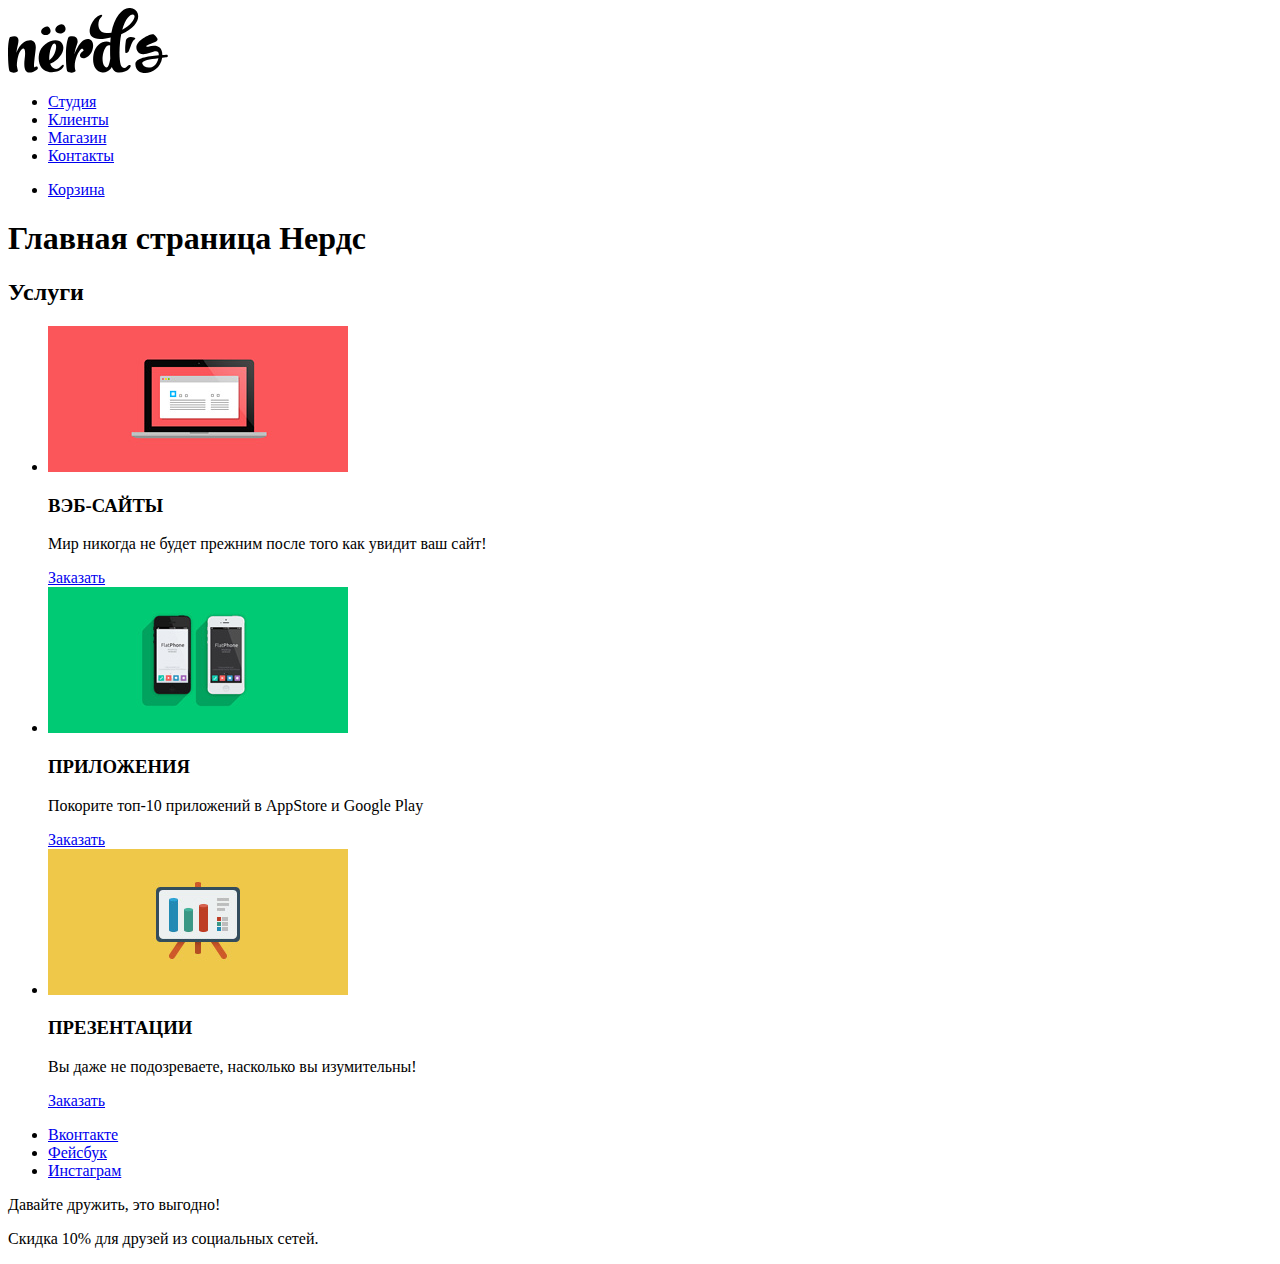
==== index.html @ 2e382ccd "добавлены контентные изображения" ====
<!DOCTYPE html>
<html lang="ru">

<head>
  <meta charset="utf-8">
  <title>HTML Academy: Нёрдс</title>
</head>

<body>
  <header class="main-header">
    <nav class="main-navigation">
      <a class="main-header-logo">
        <img src="/img/nerds-logo.svg" width="160" height="65" alt="Логотип студии Нердс">
      </a>
      <ul class="site-navigation">
        <li><a href="#">Студия</a></li>
        <li><a href="#">Клиенты</a></li>
        <li><a href="catalog.html">Магазин</a></li>
        <li><a href="#">Контакты</a></li>
      </ul>
    </nav>
    <ul class="user-navigation">
      <li><a class="basket-link" href="#">Корзина</a></li>
    </ul>
  </header>
  <main class="container">
    <h1 class="visually-hidden">Главная страница Нердс</h1>
    <section class="features">
      <h2 class="visually-hidden">Услуги</h2>
      <ul class="products-list">
        <li class="product-item">
          <img src="/img/img-sites.png" width="300" height="146" alt="Сайты">
          <h3>ВЭБ-САЙТЫ</h3>
          <p>Мир никогда не будет прежним после того как увидит ваш сайт!</p>
          <a class="button" href="#">Заказать</a>
        </li>
        <li class="product-item">
          <img src="/img/img-application.png" width="300" height="146" alt="Приложения">
          <h3>ПРИЛОЖЕНИЯ</h3>
          <p>Покорите топ-10 приложений в AppStore и Google Play</p>
          <a class="button" href="#">Заказать</a>
        </li>
        <li class="product-item">
          <img src="img/img-presentation.png" width="300" height="146" alt="Презентации">
          <h3>ПРЕЗЕНТАЦИИ</h3>
          <p>Вы даже не подозреваете,
            насколько вы изумительны!</p>
          <a class="button" href="#">Заказать</a>
        </li>
      </ul>
    </section>
  </main>
  <footer class="main-footer">
    <ul class="social-list">
      <li><a class="social-button" href="#">Вконтакте</a></li>
      <li><a class="social-button" href="#">Фейсбук</a></li>
      <li><a class="social-button" href="#">Инстаграм</a></li>
    </ul>
    <p class="appeal-text">Давайте дружить, это выгодно!</p>
    <p class="sale-text">Скидка 10% для друзей из социальных сетей.</p>
  </footer>
</body>

</html>
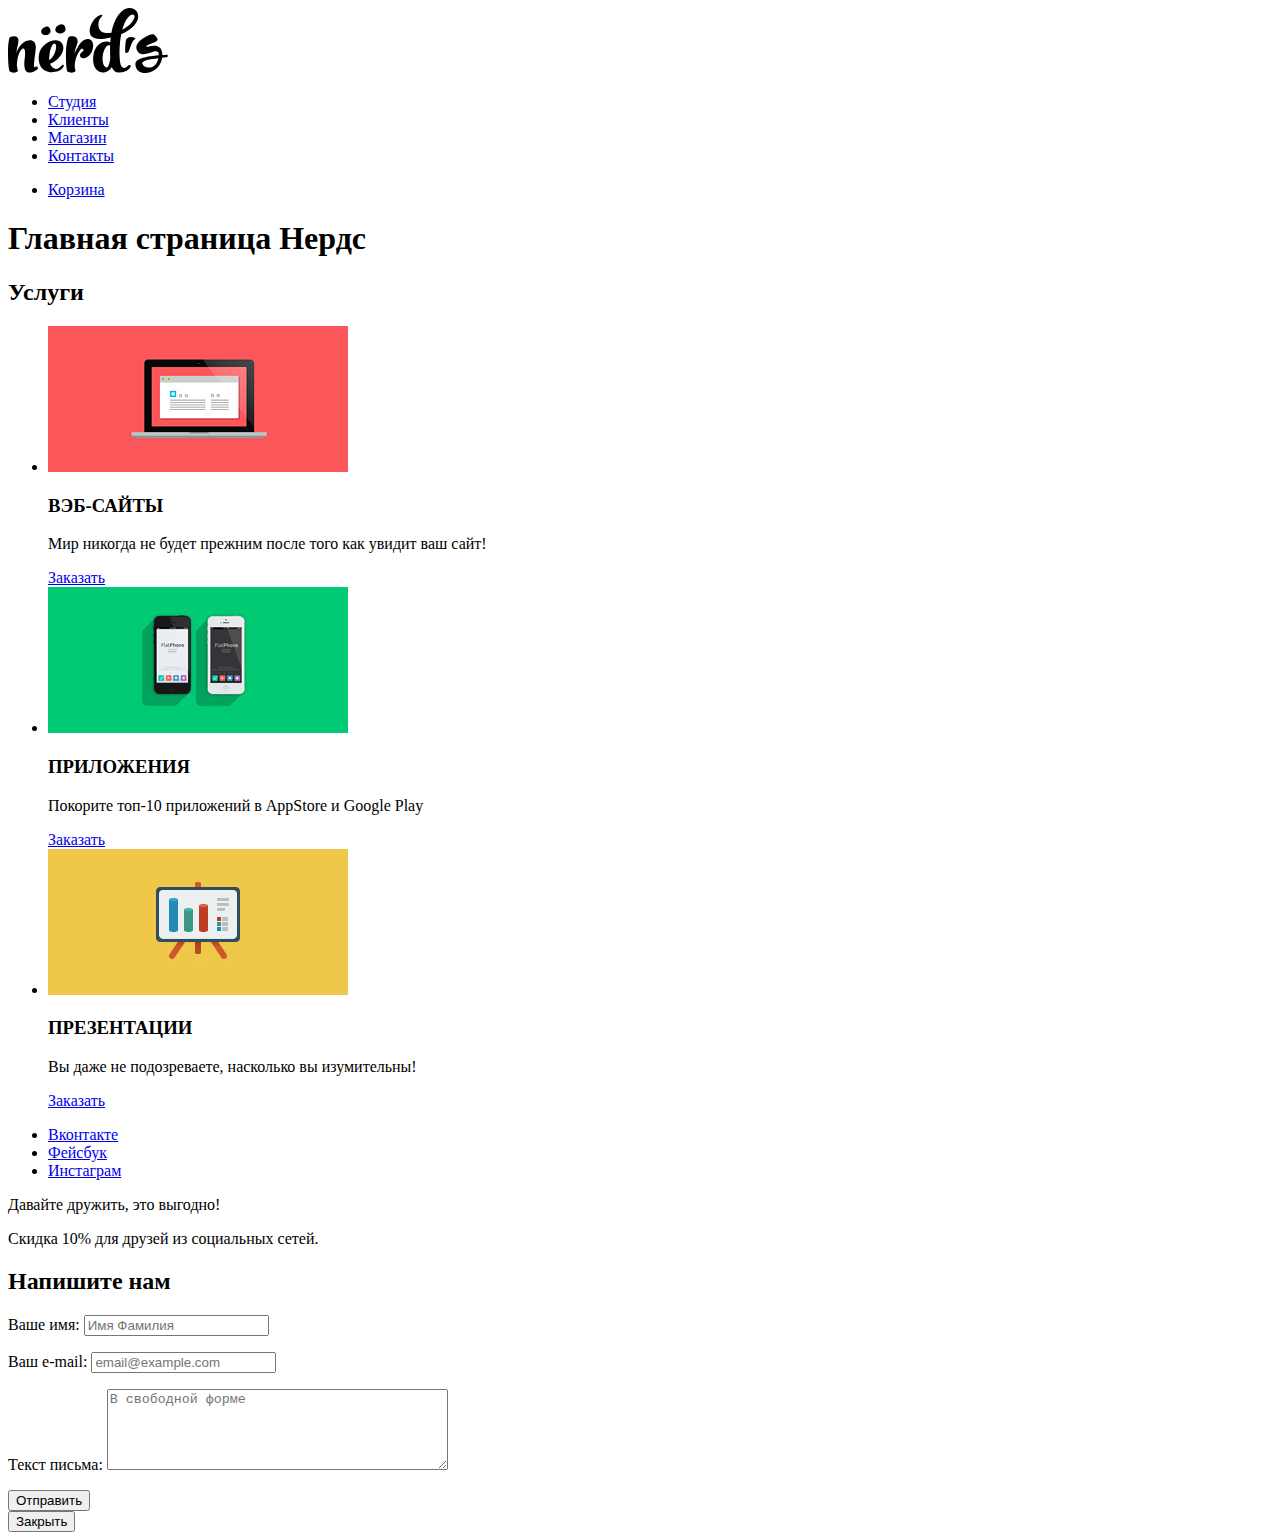
==== commit b5582164: "формы" ====
--- a/index.html
+++ b/index.html
@@ -10,7 +10,7 @@
   <header class="main-header">
     <nav class="main-navigation">
       <a class="main-header-logo">
-        <img src="/img/nerds-logo.svg" width="160" height="65" alt="Логотип студии Нердс">
+        <img src="img/nerds-logo.svg" width="160" height="65" alt="Логотип студии Нердс">
       </a>
       <ul class="site-navigation">
         <li><a href="#">Студия</a></li>
@@ -29,13 +29,13 @@
       <h2 class="visually-hidden">Услуги</h2>
       <ul class="products-list">
         <li class="product-item">
-          <img src="/img/img-sites.png" width="300" height="146" alt="Сайты">
+          <img src="img/img-sites.png" width="300" height="146" alt="Сайты">
           <h3>ВЭБ-САЙТЫ</h3>
           <p>Мир никогда не будет прежним после того как увидит ваш сайт!</p>
           <a class="button" href="#">Заказать</a>
         </li>
         <li class="product-item">
-          <img src="/img/img-application.png" width="300" height="146" alt="Приложения">
+          <img src="img/img-application.png" width="300" height="146" alt="Приложения">
           <h3>ПРИЛОЖЕНИЯ</h3>
           <p>Покорите топ-10 приложений в AppStore и Google Play</p>
           <a class="button" href="#">Заказать</a>
@@ -59,6 +59,27 @@
     <p class="appeal-text">Давайте дружить, это выгодно!</p>
     <p class="sale-text">Скидка 10% для друзей из социальных сетей.</p>
   </footer>
+  <section class="modal modal-request">
+    <h2>Напишите нам</h2>
+    <form class="request-form" action="https://echo.htmlacademy.ru" method="POST">
+      <p>
+        <label class="" for="user-name">Ваше имя:</label>
+        <input class="input-user-name" id="user-name" type="text" name="login" placeholder="Имя Фамилия">
+      </p>
+      <p>
+        <label class="" for="user-name">Ваш e-mail:</label>
+        <input class="input-user-name" id="user-mail" type="email" name=mail" placeholder="email@example.com">
+      </p>
+      <p>
+        <label class="" for="user-text">Текст письма:</label>
+        <textarea class="input-user-text" name="text" id="user-text" cols="40" rows="5" placeholder="В свободной форме"></textarea>
+      </p>
+      <button class="button request-form-btn" type="submit">
+        Отправить
+      </button>
+    </form>
+    <button class="modal-close" type="button">Закрыть</button>
+  </section>
 </body>
 
 </html>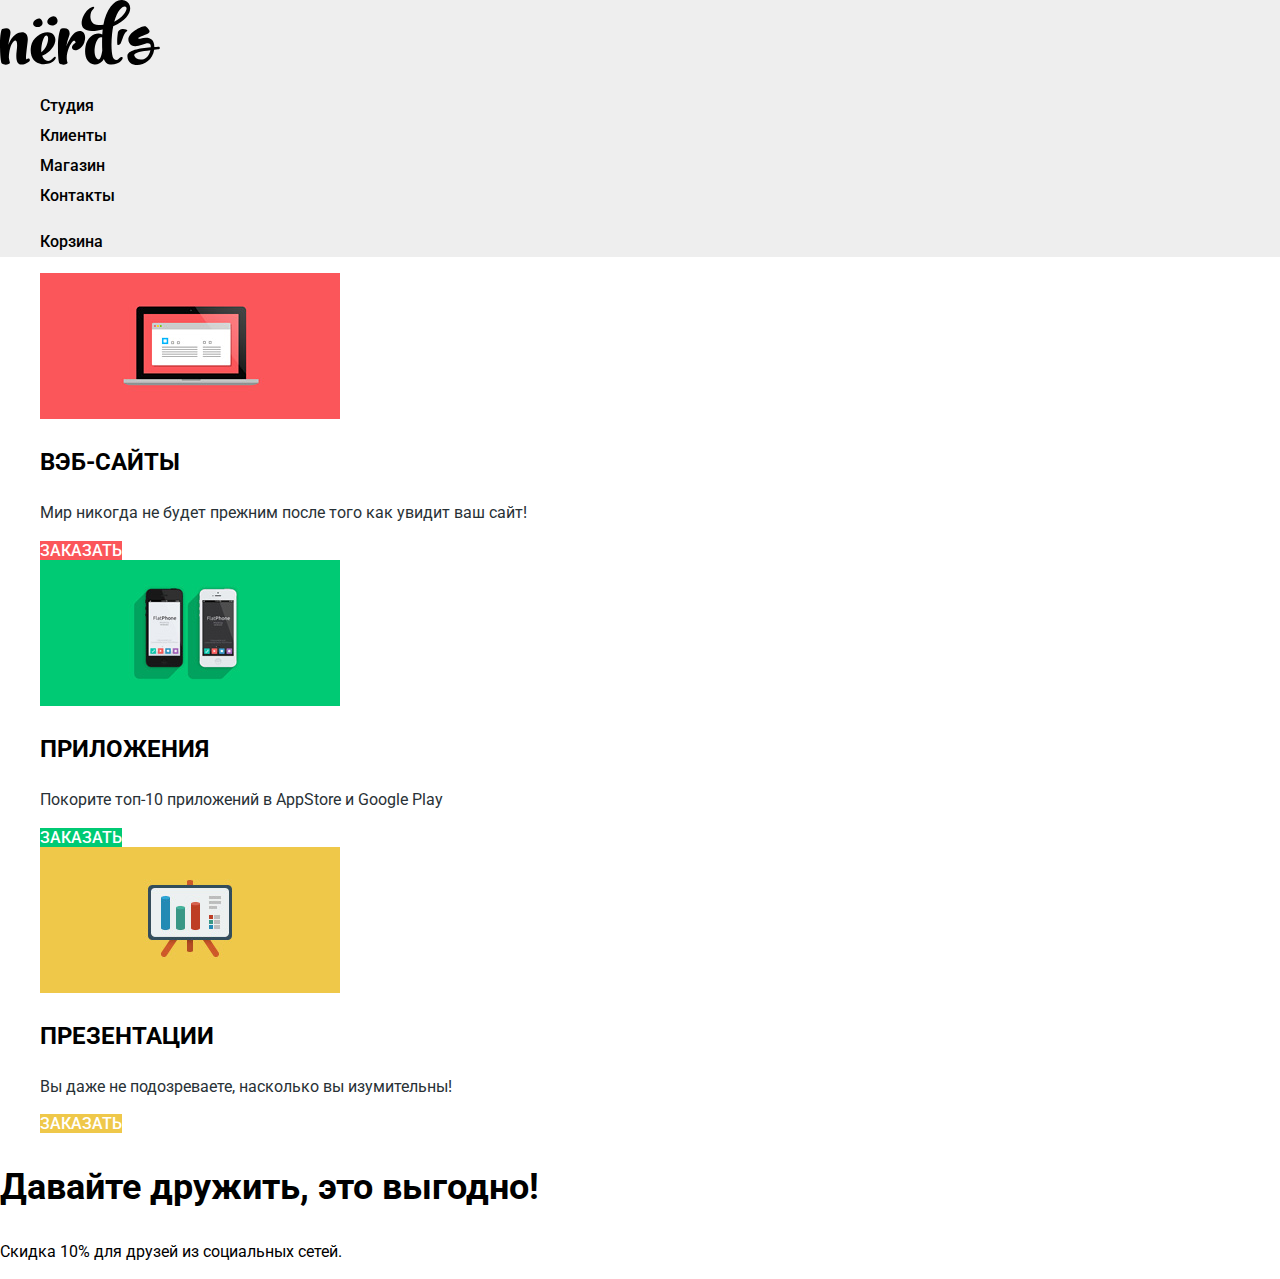
==== commit 6a80bd7f: "Базовая стилизация" ====
--- a/index.html
+++ b/index.html
@@ -4,6 +4,9 @@
 <head>
   <meta charset="utf-8">
   <title>HTML Academy: Нёрдс</title>
+  <link href="https://fonts.googleapis.com/css?family=Roboto:400,500,700&amp;subset=cyrillic" rel="stylesheet">
+  <link href="css/normalize.css" rel="stylesheet">
+  <link href="css/style.css" rel="stylesheet">
 </head>
 
 <body>
@@ -18,10 +21,10 @@
         <li><a href="catalog.html">Магазин</a></li>
         <li><a href="#">Контакты</a></li>
       </ul>
+      <ul class="user-navigation">
+        <li><a class="basket-link" href="#">Корзина</a></li>
+      </ul>
     </nav>
-    <ul class="user-navigation">
-      <li><a class="basket-link" href="#">Корзина</a></li>
-    </ul>
   </header>
   <main class="container">
     <h1 class="visually-hidden">Главная страница Нердс</h1>
@@ -32,29 +35,29 @@
           <img src="img/img-sites.png" width="300" height="146" alt="Сайты">
           <h3>ВЭБ-САЙТЫ</h3>
           <p>Мир никогда не будет прежним после того как увидит ваш сайт!</p>
-          <a class="button" href="#">Заказать</a>
+          <a class="button order-btn-site" href="#">Заказать</a>
         </li>
         <li class="product-item">
-          <img src="img/img-application.png" width="300" height="146" alt="Приложения">
+          <img src="img/img-app.png" width="300" height="146" alt="Приложения">
           <h3>ПРИЛОЖЕНИЯ</h3>
           <p>Покорите топ-10 приложений в AppStore и Google Play</p>
-          <a class="button" href="#">Заказать</a>
+          <a class="button order-btn-app" href="#">Заказать</a>
         </li>
         <li class="product-item">
           <img src="img/img-presentation.png" width="300" height="146" alt="Презентации">
           <h3>ПРЕЗЕНТАЦИИ</h3>
           <p>Вы даже не подозреваете,
             насколько вы изумительны!</p>
-          <a class="button" href="#">Заказать</a>
+          <a class="button order-btn-presentation" href="#">Заказать</a>
         </li>
       </ul>
     </section>
   </main>
   <footer class="main-footer">
     <ul class="social-list">
-      <li><a class="social-button" href="#">Вконтакте</a></li>
-      <li><a class="social-button" href="#">Фейсбук</a></li>
-      <li><a class="social-button" href="#">Инстаграм</a></li>
+      <li><a class="social-button" href="#"><span class="visually-hidden">Вконтакте</span></a></li>
+      <li><a class="social-button" href="#"><span class="visually-hidden">Фейсбук</span></a></li>
+      <li><a class="social-button" href="#"><span class="visually-hidden">Инстаграм</span></a></li>
     </ul>
     <p class="appeal-text">Давайте дружить, это выгодно!</p>
     <p class="sale-text">Скидка 10% для друзей из социальных сетей.</p>
@@ -67,8 +70,8 @@
         <input class="input-user-name" id="user-name" type="text" name="login" placeholder="Имя Фамилия">
       </p>
       <p>
-        <label class="" for="user-name">Ваш e-mail:</label>
-        <input class="input-user-name" id="user-mail" type="email" name=mail" placeholder="email@example.com">
+        <label class="" for="user-mail">Ваш e-mail:</label>
+        <input class="input-user-name" id="user-mail" type="email" name="mail" placeholder="email@example.com">
       </p>
       <p>
         <label class="" for="user-text">Текст письма:</label>
--- a/css/style.css
+++ b/css/style.css
@@ -0,0 +1,196 @@
+body {
+  margin: 0;
+  padding: 0;
+
+  font-family: 'Roboto', 'Arial', sans-serif;
+  font-size: 16px;
+  line-height: 18px;
+  font-weight: 400;
+  color: #000000;
+}
+
+a {
+  text-decoration: none;
+}
+
+.main-navigation {
+  font-size: 16px;
+  line-height: 30px;
+  font-weight: 500;
+  background-color: rgb(238, 238, 238);
+}
+
+.site-navigation,
+.user-navigation {
+  list-style: none;
+}
+
+.site-navigation a,
+.user-navigation a {
+  color: #000000;
+}
+
+.site-navigation a:hover,
+.site-navigation a:focus,
+.user-navigation a:hover,
+.user-navigation a:focus {
+  color: #fb565a;
+}
+
+.catalog-text {
+  font-size: 55px;
+  line-height: 55px;
+  font-weight: 500;
+}
+
+.filter-label,
+.item-name {
+  font-size: 18px;
+  line-height: 30px;
+  font-weight: 700;
+  color: #000000;
+}
+
+.grid-list,
+.features-list {
+  list-style: none;
+  line-height: 20px;
+  color: #283136;
+}
+
+.filter-btn {
+  color: #000000;
+}
+
+.catalog-list {
+  list-style: none;
+}
+
+.products-list {
+  list-style: none;
+}
+
+.product-item h3 {
+  font-size: 24px;
+  line-height: 30px;
+  font-weight: bold;
+}
+
+.product-item p {
+  font-size: 16px;
+  line-height: 24px;
+  color: #283136;
+}
+
+.item-describing {
+  color: #666666;
+}
+
+.buy-btn {
+  color: #ffffff;
+  background-color: #fb565a;
+}
+
+.button {
+  font: inherit;
+
+  text-align: center;
+  vertical-align: middle;
+  text-transform: uppercase;
+  font-weight: 500;
+  border: none;
+}
+
+.order-btn-site {
+  background-color: #fb565a;
+}
+
+.order-btn-site:hover,
+.order-btn-site:focus,
+.buy-btn:hover,
+.buy-btn:focus {
+  background-color: #e74246;
+}
+
+.order-btn-site:active,
+.buy-btn:active {
+  background-color: #d7373b;
+  box-shadow: inset 3px 3px rgba(0, 0, 0, 0.1);
+}
+
+a[class^="order-btn"] {
+  /*Разобраться почему не работает*/
+  color: #ffffff;
+}
+
+.order-btn-app,
+.order-btn-presentation,
+.order-btn-site {
+  color: #ffffff;
+}
+
+.order-btn-app {
+  background-color: #00ca74;
+}
+
+.order-btn-app:hover,
+.order-btn-app:focus {
+  background-color: #00bc6c;
+}
+
+.order-btn-app:active {
+  background-color: #00aa62;
+  box-shadow: inset 3px 3px rgba(0, 0, 0, 0.1);
+}
+
+.order-btn-presentation {
+  background-color: #efc84a;
+}
+
+.order-btn-presentation:hover,
+.order-btn-presentation:focus {
+  background-color: #eab534;
+}
+
+.order-btn-presentation:active {
+  background-color: #e5a722;
+  box-shadow: inset 3px 3px rgba(0, 0, 0, 0.1);
+}
+
+.social-list {
+  list-style: none;
+}
+
+.appeal-text {
+  font-size: 36px;
+  line-height: 36px;
+  font-weight: 700;
+}
+
+.sale-text {
+  line-height: 22px;
+}
+
+.modal-request {
+  display: none;
+}
+
+.visually-hidden:not(:focus):not(:active),
+input[type="checkbox"].visually-hidden,
+input[type="radio"].visually-hidden {
+  position: absolute;
+
+  width: 1px;
+  height: 1px;
+  margin: -1px;
+  border: 0;
+  padding: 0;
+
+  white-space: nowrap;
+
+  -webkit-clip-path: inset(100%);
+
+  clip-path: inset(100%);
+  clip: rect(0 0 0 0);
+  overflow: hidden;
+}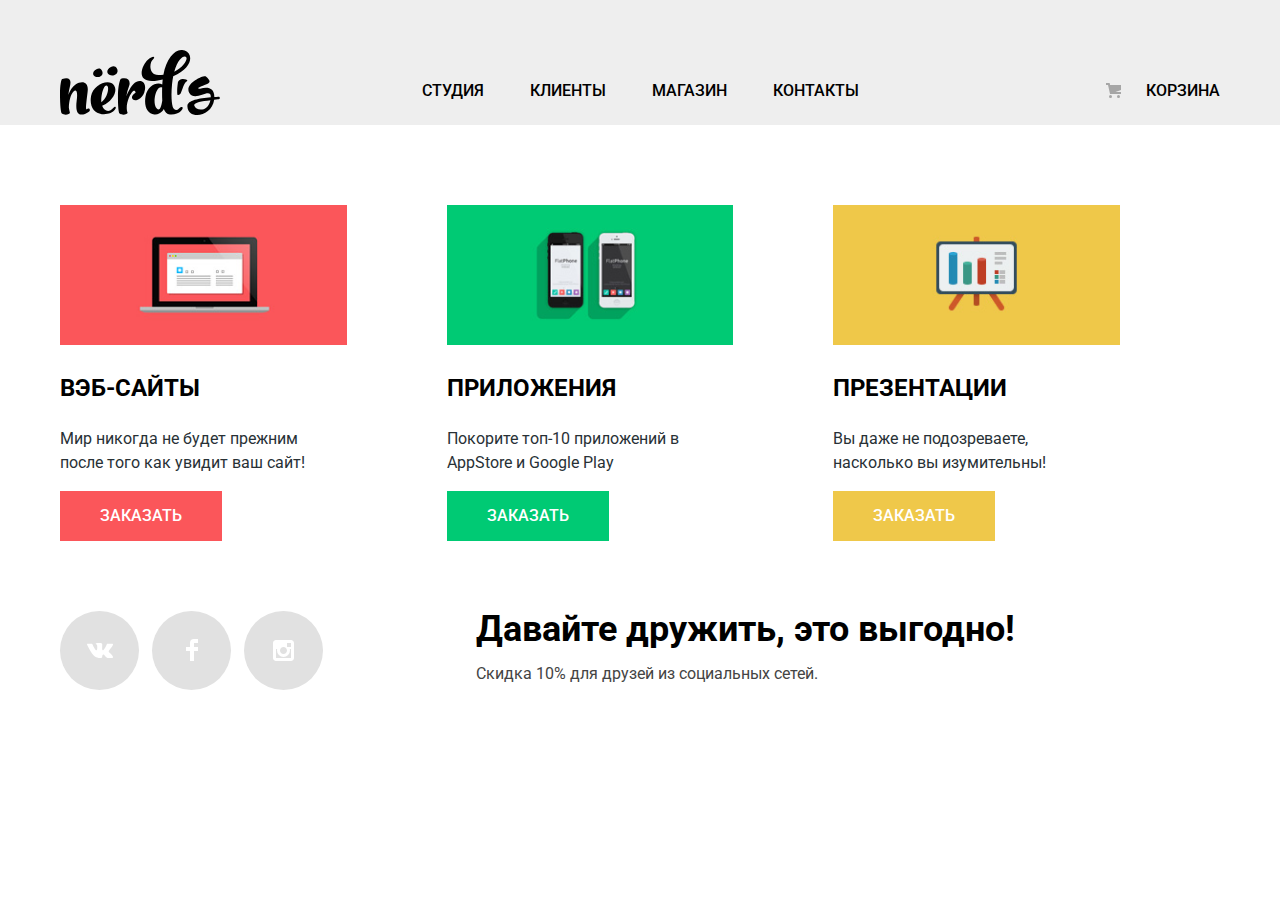
==== commit 69ab554a: "декоративные элементы" ====
--- a/index.html
+++ b/index.html
@@ -11,71 +11,96 @@
 
 <body>
   <header class="main-header">
-    <nav class="main-navigation">
-      <a class="main-header-logo">
-        <img src="img/nerds-logo.svg" width="160" height="65" alt="Логотип студии Нердс">
-      </a>
-      <ul class="site-navigation">
-        <li><a href="#">Студия</a></li>
-        <li><a href="#">Клиенты</a></li>
-        <li><a href="catalog.html">Магазин</a></li>
-        <li><a href="#">Контакты</a></li>
-      </ul>
-      <ul class="user-navigation">
-        <li><a class="basket-link" href="#">Корзина</a></li>
-      </ul>
-    </nav>
+    <div class="container">
+      <nav class="main-navigation">
+        <a class="main-header-logo">
+          <img src="img/nerds-logo.svg" width="160" height="65" alt="Логотип студии Нердс">
+        </a>
+        <ul class="site-navigation">
+          <li><a href="#">Студия</a></li>
+          <li><a href="#">Клиенты</a></li>
+          <li><a href="catalog.html">Магазин</a></li>
+          <li><a href="#">Контакты</a></li>
+        </ul>
+        <ul class="user-navigation">
+          <li><a class="basket-link" href="#">Корзина</a></li>
+        </ul>
+      </nav>
+    </div>
   </header>
-  <main class="container">
-    <h1 class="visually-hidden">Главная страница Нердс</h1>
-    <section class="features">
-      <h2 class="visually-hidden">Услуги</h2>
-      <ul class="products-list">
-        <li class="product-item">
-          <img src="img/img-sites.png" width="300" height="146" alt="Сайты">
-          <h3>ВЭБ-САЙТЫ</h3>
-          <p>Мир никогда не будет прежним после того как увидит ваш сайт!</p>
-          <a class="button order-btn-site" href="#">Заказать</a>
-        </li>
-        <li class="product-item">
-          <img src="img/img-app.png" width="300" height="146" alt="Приложения">
-          <h3>ПРИЛОЖЕНИЯ</h3>
-          <p>Покорите топ-10 приложений в AppStore и Google Play</p>
-          <a class="button order-btn-app" href="#">Заказать</a>
-        </li>
-        <li class="product-item">
-          <img src="img/img-presentation.png" width="300" height="146" alt="Презентации">
-          <h3>ПРЕЗЕНТАЦИИ</h3>
-          <p>Вы даже не подозреваете,
-            насколько вы изумительны!</p>
-          <a class="button order-btn-presentation" href="#">Заказать</a>
-        </li>
-      </ul>
-    </section>
+  <main>
+    <div class="container">
+      <h1 class="visually-hidden">Главная страница Нердс</h1>
+      <section class="slider">
+         
+      </section>
+      <section class="features">
+        <h2 class="visually-hidden">Услуги</h2>
+        <ul class="products-list">
+          <li class="product-item">
+            <img src="img/img-sites.png" width="300" height="146" alt="Сайты">
+            <h3>ВЭБ-САЙТЫ</h3>
+            <p>Мир никогда не будет прежним после того как увидит ваш сайт!</p>
+            <a class="button order-btn-site" href="#">Заказать</a>
+          </li>
+          <li class="product-item">
+            <img src="img/img-app.png" width="300" height="146" alt="Приложения">
+            <h3>ПРИЛОЖЕНИЯ</h3>
+            <p>Покорите топ-10 приложений в AppStore и Google Play</p>
+            <a class="button order-btn-app" href="#">Заказать</a>
+          </li>
+          <li class="product-item">
+            <img src="img/img-presentation.png" width="300" height="146" alt="Презентации">
+            <h3>ПРЕЗЕНТАЦИИ</h3>
+            <p>Вы даже не подозреваете,
+              насколько вы изумительны!</p>
+            <a class="button order-btn-presentation" href="#">Заказать</a>
+          </li>
+        </ul>
+      </section>
+    </div>
   </main>
   <footer class="main-footer">
-    <ul class="social-list">
-      <li><a class="social-button" href="#"><span class="visually-hidden">Вконтакте</span></a></li>
-      <li><a class="social-button" href="#"><span class="visually-hidden">Фейсбук</span></a></li>
-      <li><a class="social-button" href="#"><span class="visually-hidden">Инстаграм</span></a></li>
-    </ul>
-    <p class="appeal-text">Давайте дружить, это выгодно!</p>
-    <p class="sale-text">Скидка 10% для друзей из социальных сетей.</p>
+      <div class="container">
+          <div class="footer-wrapper">
+            <ul class="social-list">
+              <li><a class="social-button vk" href="#"><span class="visually-hidden">Вконтакте</span>
+                <svg class="social-image" xmlns="http://www.w3.org/2000/svg" width="26" height="15" viewBox="0 0 26 15"><path fill="#FFF" d="M16.138 11.51c.956-.309 2.18 2.04 3.483 2.939.978.681 1.727.534 1.727.534l3.473-.05s1.815-.112.957-1.554c-.071-.12-.503-1.069-2.585-3.022-2.177-2.043-1.882-1.712.739-5.244 1.597-2.153 2.236-3.468 2.036-4.028-.192-.539-1.365-.399-1.365-.399L20.69.713c-.381.001-.704.119-.851.515-.003.004-.621 1.666-1.445 3.079-1.741 2.989-2.436 3.148-2.724 2.961-.661-.433-.494-1.737-.494-2.664 0-2.897.432-4.105-.846-4.417-.427-.104-.739-.172-1.828-.182-1.392-.021-2.574 0-3.244.329-.445.223-.786.712-.579.74.26.035.843.16 1.155.586.401.552.389 1.789.389 1.789s.229 3.411-.54 3.834c-.528.29-1.25-.302-2.803-3.016-.793-1.388-1.392-2.922-1.392-2.922s-.116-.285-.326-.441c-.25-.185-.6-.244-.6-.244L.848.684S.29.7.085.946c-.182.218-.015.668-.015.668s2.909 6.881 6.203 10.347c3.02 3.182 6.452 2.971 6.452 2.971h1.555s.469-.054.709-.312c.224-.24.214-.691.214-.691s-.031-2.109.935-2.419z"/></svg>
+              </a></li>
+              <li><a class="social-button fb" href="#"><span class="visually-hidden">Фейсбук</span>
+                <svg class="social-image" xmlns="http://www.w3.org/2000/svg" width="12" height="22" viewBox="0 0 12 22">
+                  <path fill="#FFF" d="M12 4V0H8a4 4 0 0 0-4 4v4H0v4h4v10h4V12h4V8H8V4h4z"/></svg>
+              </a></li>
+              <li><a class="social-button inst" href="#"><span class="visually-hidden">Инстаграм</span>
+                <svg class="social-image" xmlns="http://www.w3.org/2000/svg" width="21" height="21" viewBox="0 0 21 21">
+                  <path fill="#FFF" d="M18 0H3C1.35 0 0 1.35 0 3v15c0 1.65 1.35 3 3 3h15c1.65 0
+                   3-1.35 3-3V3c0-1.65-1.35-3-3-3zm-7.5 7c1.93 0 3.5 1.57 3.5 3.5S12.43 14 10.5 14 7 
+                   12.43 7 10.5 8.57 7 10.5 7zM18 18H3V9h1.181A6.504 6.504 0 0 0 4 10.5a6.5 6.5 0 1 
+                   0 13 0 6.45 6.45 0 0 0-.181-1.5H18v9zm0-11h-4V3h4v4z"/></svg>
+              </a></li>
+            </ul>
+          <div class="text-in-footer">
+            <p class="appeal-text">Давайте дружить, это выгодно!</p>
+            <p class="sale-text">Скидка 10% для друзей из социальных сетей.</p>
+          </div>
+        </div>
+      </div>
   </footer>
   <section class="modal modal-request">
     <h2>Напишите нам</h2>
     <form class="request-form" action="https://echo.htmlacademy.ru" method="POST">
+      
       <p>
-        <label class="" for="user-name">Ваше имя:</label>
+        <label class="request-form-label" for="user-name">Ваше имя:</label>
         <input class="input-user-name" id="user-name" type="text" name="login" placeholder="Имя Фамилия">
       </p>
       <p>
-        <label class="" for="user-mail">Ваш e-mail:</label>
-        <input class="input-user-name" id="user-mail" type="email" name="mail" placeholder="email@example.com">
+        <label class="request-form-label" for="user-mail">Ваш e-mail:</label>
+        <input class="input-user-mail" id="user-mail" type="email" name="mail" placeholder="email@example.com">
       </p>
       <p>
-        <label class="" for="user-text">Текст письма:</label>
-        <textarea class="input-user-text" name="text" id="user-text" cols="40" rows="5" placeholder="В свободной форме"></textarea>
+        <label class="request-form-label" for="user-text">Текст письма:</label>
+        <textarea class="input-user-text" name="text" id="user-text" placeholder="В свободной форме"></textarea>
       </p>
       <button class="button request-form-btn" type="submit">
         Отправить
--- a/css/style.css
+++ b/css/style.css
@@ -1,196 +1,663 @@
-body {
-  margin: 0;
-  padding: 0;
-
-  font-family: 'Roboto', 'Arial', sans-serif;
-  font-size: 16px;
-  line-height: 18px;
-  font-weight: 400;
-  color: #000000;
-}
-
-a {
-  text-decoration: none;
-}
-
-.main-navigation {
-  font-size: 16px;
-  line-height: 30px;
-  font-weight: 500;
-  background-color: rgb(238, 238, 238);
-}
-
+body
+{
+    font-family: 'Roboto', 'Arial', sans-serif;
+    font-size: 16px;
+    font-weight: 400;
+    line-height: 18px;
+
+    margin: 0;
+    padding: 0;
+
+    color: #000;
+}
+
+.main-header
+{
+    background-color: rgb(238, 238, 238);
+    padding-top: 50px;
+}
+.container
+{
+    width: 1160px;
+    margin: 0 auto;
+    padding: 0 20px;
+}
+
+.slider {
+    margin-bottom: 80px;
+}
+
+a
+{
+    text-decoration: none;
+}
+
+.main-navigation
+{
+    font-size: 16px;
+    font-weight: 500;
+    line-height: 30px;
+    padding-bottom: 10px;
+    display: flex;
+    justify-content: space-between;
+}
+
+.main-header-logo[href]:hover,
+.main-header-logo[href]:focus
+{
+    opacity: .8;
+}
+
+.main-header-logo[href]:active
+{
+    opacity: .3;
+}
+
+img {
+    max-width: 100%;
+    height: auto;
+  }
+
+.main-header-logo img {
+    display: block;
+  }
 .site-navigation,
-.user-navigation {
-  list-style: none;
+.user-navigation
+{
+    display: flex;
+
+    margin: 0;
+    padding: 0;
+    padding-top: 25px;
+    list-style: none;
+    justify-content: space-between;
 }
 
 .site-navigation a,
-.user-navigation a {
-  color: #000000;
+.user-navigation a
+{
+    display: inline-block;
+
+    vertical-align: middle;
+    
+    text-transform: uppercase;
+
+    color: #000;
+    
+}
+
+.site-navigation li
+{
+    margin-right: 46px;
+}
+
+.user-navigation a
+{
+    padding-left: 40px;
 }
 
 .site-navigation a:hover,
 .site-navigation a:focus,
 .user-navigation a:hover,
-.user-navigation a:focus {
-  color: #fb565a;
-}
-
-.catalog-text {
-  font-size: 55px;
-  line-height: 55px;
-  font-weight: 500;
-}
-
+.user-navigation a:focus
+{
+    color: #fb565a;
+}
+
+.site-navigation a:active,
+.user-navigation a:active
+{
+    color: rgba(0,0,0,.3);
+}
+
+.current
+{
+    border-bottom: 2px solid #fb565a;
+}
+
+.basket-link {
+    position: relative;
+}
+
+.basket-link::before {
+    position: absolute;
+    content: "";
+    top: 7px;
+    left: 0px;
+    width: 15px;
+    height: 15px;
+    background-image: url('../img/cart-icon.svg');
+}
+
+.product-item
+{
+    width: 300px;
+    margin-right: 100px;
+    
+}
+
+.catalog-text
+{
+    font-size: 55px;
+    font-weight: 500;
+    line-height: 55px;
+    margin: 0;
+    margin-bottom: 80px;
+    padding-top: 117px;
+    padding-bottom: 117px;
+
+    text-align: center;
+
+    background-color: rgb(238, 238, 238);
+}
+.catalog-columns
+{
+    display: flex;
+
+    justify-content: space-between;
+}
+
+.catalog-item
+{
+    padding-top: 40px;
+    width: 360px;
+    position: relative;
+    margin-bottom: 33px;
+}
+
+.catalog-list .current-item::before {
+    opacity: 1;
+} 
+.current-item .item-hover {
+    display: block;
+}
+.catalog-item::before {
+    content: "";
+    position: absolute;
+    width: 360px;
+    height: 40px;
+    left: 0px;
+    top: 0px;
+    background-image: url("../img/browser-small.png");
+    opacity: 0.15;
+}
+
+.catalog-item:hover .item-hover{
+    display: block;
+}
+
+.catalog-item:hover::before {
+    opacity: 1;
+}
+
+.item-hover {
+    display: none;
+    position: absolute;
+    height: 231px;
+    bottom: 0;
+    left: 0;
+    padding: 1px;
+    background-color: #eeeeee;
+    text-align: center;
+    width: 100%;
+}
+
+.item-hover .item-name {
+    display: block;
+    margin-top: 26px;
+}
+
+.item-describing
+{
+    padding: 0 78px;
+    margin-top: 14px;
+    color: #666;
+}
+.catalog-item:nth-child(2) .item-describing
+{
+    padding: 0 66px;
+}
+.catalog-item:nth-child(3) .item-describing
+{
+    padding: 0 81px;
+}
+.catalog-item:nth-child(5) .item-describing
+{
+    padding: 0px 68px;
+}
+.catalog-item:nth-child(6) .item-describing
+{
+    padding: 0px 68px;
+}
+.buy-btn
+{
+    display: inline-block;
+    color: #fff;
+    background-color: #fb565a;
+    padding: 16px 60px;
+    border-radius: 3px;
+    margin-top: 10px
+}
+
+.item-image
+{
+    margin: 0;
+}
+.appeal-text,
 .filter-label,
-.item-name {
-  font-size: 18px;
-  line-height: 30px;
-  font-weight: 700;
-  color: #000000;
-}
-
+.item-name
+{
+    font-size: 18px;
+    font-weight: 700;
+    line-height: 30px;
+
+    margin: 0;
+
+    color: #000;
+}
+
+.filter-label
+{
+    margin-bottom: 13px;
+}
 .grid-list,
-.features-list {
-  list-style: none;
-  line-height: 20px;
-  color: #283136;
-}
-
-.filter-btn {
-  color: #000000;
-}
-
-.catalog-list {
-  list-style: none;
-}
-
-.products-list {
-  list-style: none;
-}
-
-.product-item h3 {
-  font-size: 24px;
-  line-height: 30px;
-  font-weight: bold;
-}
-
-.product-item p {
-  font-size: 16px;
-  line-height: 24px;
-  color: #283136;
-}
-
-.item-describing {
-  color: #666666;
-}
-
-.buy-btn {
-  color: #ffffff;
-  background-color: #fb565a;
-}
-
-.button {
-  font: inherit;
-
-  text-align: center;
-  vertical-align: middle;
-  text-transform: uppercase;
-  font-weight: 500;
-  border: none;
-}
-
-.order-btn-site {
-  background-color: #fb565a;
+.features-list
+{
+    line-height: 20px;
+
+    margin: 0;
+    padding: 0;
+
+    list-style: none;
+
+    color: #283136;
+}
+.grid-filter
+{
+    margin-bottom: 39px;
+}
+.features-filter {
+    margin-bottom: 44px;
+}
+.grid-list label {
+    display: block;
+    position: relative;
+    padding-left: 36px;
+    padding-bottom: 6px;
+    padding-top: 3px;
+}
+
+.grid-option {
+    margin-bottom: 11px;
+}
+
+.grid-list label::before {
+    content: "";
+    position: absolute;
+    width: 25px;
+    height: 25px;
+    left: 1px;
+    top: 0px;
+    background-image: url("../img/radio-off.svg");
+    opacity: 0.4;
+}
+
+.grid-list input:checked+label::before {
+    content: "";
+    position: absolute;
+    width: 25px;
+    height: 25px;
+    left: 1px;
+    top: 0px;
+    background-image: url("../img/radio-on.svg");
+    opacity: 0.4;
+}
+
+.features-list label {
+    display: block;
+    position: relative;
+    padding-left: 36px;
+    padding-bottom: 6px;
+    padding-top: 3px;
+}
+
+.features-option {
+    margin-bottom: 11px;
+}
+
+.features-list label::before {
+    content: "";
+    position: absolute;
+    width: 23px;
+    height: 23px;
+    left: 0px;
+    top: 0px;
+    background-image: url("../img/checkbox-off.svg");
+    opacity: 0.4;
+}
+
+.features-list input:checked+label::before {
+    content: "";
+    position: absolute;
+    width: 27px;
+    height: 23px;
+    left: 0px;
+    top: 0px;
+    background-image: url("../img/checkbox-on.svg");
+    opacity: 0.4;
+}
+
+.grid-list label:hover::before,
+.features-list label:hover::before,
+.grid-list input:checked+label:hover::before,
+.features-list input:checked+label:hover::before {
+    opacity: 1;
+}
+
+.grid-list input:disabled+label::before,
+.grid-list input:disabled+label,
+.features-list input:disabled+label::before,
+.features-list input:disabled+label
+{
+    opacity: 0.3;
+}
+
+.filters
+{
+    width: 260px;
+}
+
+.filter-btn
+{
+    padding: 16px 88px;
+    color: #000;
+    background-color: #eee;
+}
+.filter-btn:focus,
+.filter-btn:hover
+{
+    background-color: #dfdfdf;
+}
+
+.filter-btn:active
+{
+    color: rgba(0,0,0,.3);
+    background-color: #d5d5d5;
+}
+.catalog-list
+{
+    display: flex;
+
+    width: 760px;
+    margin: 0;
+    padding: 0;
+
+    list-style: none;
+
+    flex-wrap: wrap;
+    justify-content: space-between;
+}
+
+.products-list
+{
+    display: flex;
+
+    margin: 0;
+    padding: 0;
+
+    list-style: none;
+
+    justify-content: flex-start;
+}
+
+.product-item h3
+{
+    font-size: 24px;
+    font-weight: bold;
+    line-height: 30px;
+}
+
+.product-item p
+{
+    font-size: 16px;
+    line-height: 24px;
+    color: #283136;
+    padding-right: 20px;
+}
+
+.button
+{
+    font: inherit;
+    font-weight: 500;
+
+    text-align: center;
+    vertical-align: middle;
+    text-transform: uppercase;
+
+    border: none;
+}
+
+.button:active {
+    box-shadow: inset 0 3px rgba(0, 0, 0, .1);
+}
+.order-btn-site
+{
+    background-color: #fb565a;
 }
 
 .order-btn-site:hover,
 .order-btn-site:focus,
 .buy-btn:hover,
-.buy-btn:focus {
-  background-color: #e74246;
-}
-
-.order-btn-site:active,
-.buy-btn:active {
-  background-color: #d7373b;
-  box-shadow: inset 3px 3px rgba(0, 0, 0, 0.1);
-}
-
-a[class^="order-btn"] {
-  /*Разобраться почему не работает*/
-  color: #ffffff;
-}
-
-.order-btn-app,
-.order-btn-presentation,
-.order-btn-site {
-  color: #ffffff;
-}
-
-.order-btn-app {
-  background-color: #00ca74;
+.buy-btn:focus
+{
+    background-color: #e74246;
+}
+
+.buy-btn:active
+{
+    background-color: #d7373b;
+    
+}
+
+.order-btn-site:active
+{
+    color: rgba(255,255,255,.3);
+    background-color: #d7373b;
+}
+
+[class*='order-btn']
+{
+    color: #fff;
+    display: inline-block;
+    padding: 16px 40px;
+    vertical-align: middle;
+}
+
+.order-btn-app
+{
+    background-color: #00ca74;
 }
 
 .order-btn-app:hover,
-.order-btn-app:focus {
-  background-color: #00bc6c;
-}
-
-.order-btn-app:active {
-  background-color: #00aa62;
-  box-shadow: inset 3px 3px rgba(0, 0, 0, 0.1);
-}
-
-.order-btn-presentation {
-  background-color: #efc84a;
+.order-btn-app:focus
+{
+    background-color: #00bc6c;
+}
+
+.order-btn-app:active
+{
+    color: rgba(255,255,255,.3);
+    background-color: #00aa62;
+}
+
+.order-btn-presentation
+{
+    background-color: #efc84a;
 }
 
 .order-btn-presentation:hover,
-.order-btn-presentation:focus {
-  background-color: #eab534;
-}
-
-.order-btn-presentation:active {
-  background-color: #e5a722;
-  box-shadow: inset 3px 3px rgba(0, 0, 0, 0.1);
-}
-
-.social-list {
-  list-style: none;
-}
-
-.appeal-text {
-  font-size: 36px;
-  line-height: 36px;
-  font-weight: 700;
-}
-
-.sale-text {
-  line-height: 22px;
-}
-
-.modal-request {
-  display: none;
-}
+.order-btn-presentation:focus
+{
+    background-color: #eab534;
+}
+
+.order-btn-presentation:active
+{
+    color: rgba(255,255,255,.3);
+    background-color: #e5a722;
+}
+
+.social-list
+{
+    margin: 0;
+    margin-right: 140px;
+    padding: 0;
+    display: flex;
+    list-style: none;
+}
+
+.social-list li 
+{
+    margin-right: 13px;
+}
+.social-button {
+    display: inline-block;
+    vertical-align: middle;
+    width: 79px;
+    height: 79px;
+    border-radius: 50%;
+    background-color: #e1e1e1;
+    display: flex; 
+}
+.social-button svg {
+    margin: auto auto;
+}
+
+.social-button:hover
+{
+    background-color: #e74246;
+}
+
+.social-button:active
+{
+    background-color: #d7373b;
+    box-shadow: inset 0 3px rgba(0, 0, 0, .1);
+}
+.social-button:active .social-image {
+    opacity: 0.3;
+}
+.appeal-text
+{
+    font-size: 36px;
+    font-weight: 700;
+    line-height: 36px;
+}
+
+.sale-text
+{
+    line-height: 22px;
+
+    color: #444;
+}
+
+.footer-wrapper
+{
+    display: flex;
+    padding-top: 70px;
+}
+.modal-request
+{
+    box-sizing: border-box;
+    display: none;
+    position: fixed;
+    background-color: rgba(255,255,255);
+    position: absolute;
+    left: 243px;
+    top: 100px;
+    width: 960px;
+    padding: 68px 100px;
+    /* z-index: 1; */
+    color: #323232;
+    box-shadow: 0px 20px 40px rgba(0,0,0,0.75);
+}
+
+.request-form {
+    display: flex;
+    flex-wrap: wrap;
+    justify-content: space-between;
+}
+
+.request-form-label {
+    margin-bottom: 10px;
+}
+.modal-request p {
+    margin: 0;
+    font-weight: 700;
+    display: flex;
+    flex-direction: column;
+}
+.modal-request h2 {
+    margin: 0;
+    font-size: 45px;
+    line-height: 45px;
+    font-size: 500;
+    margin-bottom: 40px;
+}
+
+.request-form-btn {
+    display: inline-block;
+    color: #fff;
+    background-color: #fb565a;
+    padding: 16px 84px;
+    border-radius: 3px;
+    margin-bottom: 16px;
+}
+
+[class*="input-user"] {
+    box-sizing: border-box;
+    border: 2px solid #d7dcde;
+    border-radius: 2px;
+    padding: 10px 15px;
+    width: 360px;
+    height: 50px;
+    margin-bottom: 33px;
+}
+
+.request-form .input-user-text {
+    width: 760px;
+    height: 117px;
+    margin-bottom: 48px;
+}
+.modal-close {
+    position: absolute;
+    top: 78px;
+    right: 90px;
+    width: 21px;
+    height: 21px;
+    font-size: 0;
+    background: url("../img/close-cross.svg");
+    border: 0;
+    cursor: pointer;
+  }
 
 .visually-hidden:not(:focus):not(:active),
-input[type="checkbox"].visually-hidden,
-input[type="radio"].visually-hidden {
-  position: absolute;
-
-  width: 1px;
-  height: 1px;
-  margin: -1px;
-  border: 0;
-  padding: 0;
-
-  white-space: nowrap;
-
-  -webkit-clip-path: inset(100%);
-
-  clip-path: inset(100%);
-  clip: rect(0 0 0 0);
-  overflow: hidden;
-}+input[type='checkbox'].visually-hidden,
+input[type='radio'].visually-hidden
+{
+    position: absolute;
+
+    overflow: hidden;
+    clip: rect(0 0 0 0);
+
+    width: 1px;
+    height: 1px;
+    margin: -1px;
+    padding: 0;
+
+    white-space: nowrap;
+
+    border: 0;
+
+    -webkit-clip-path: inset(100%);
+            clip-path: inset(100%);
+}
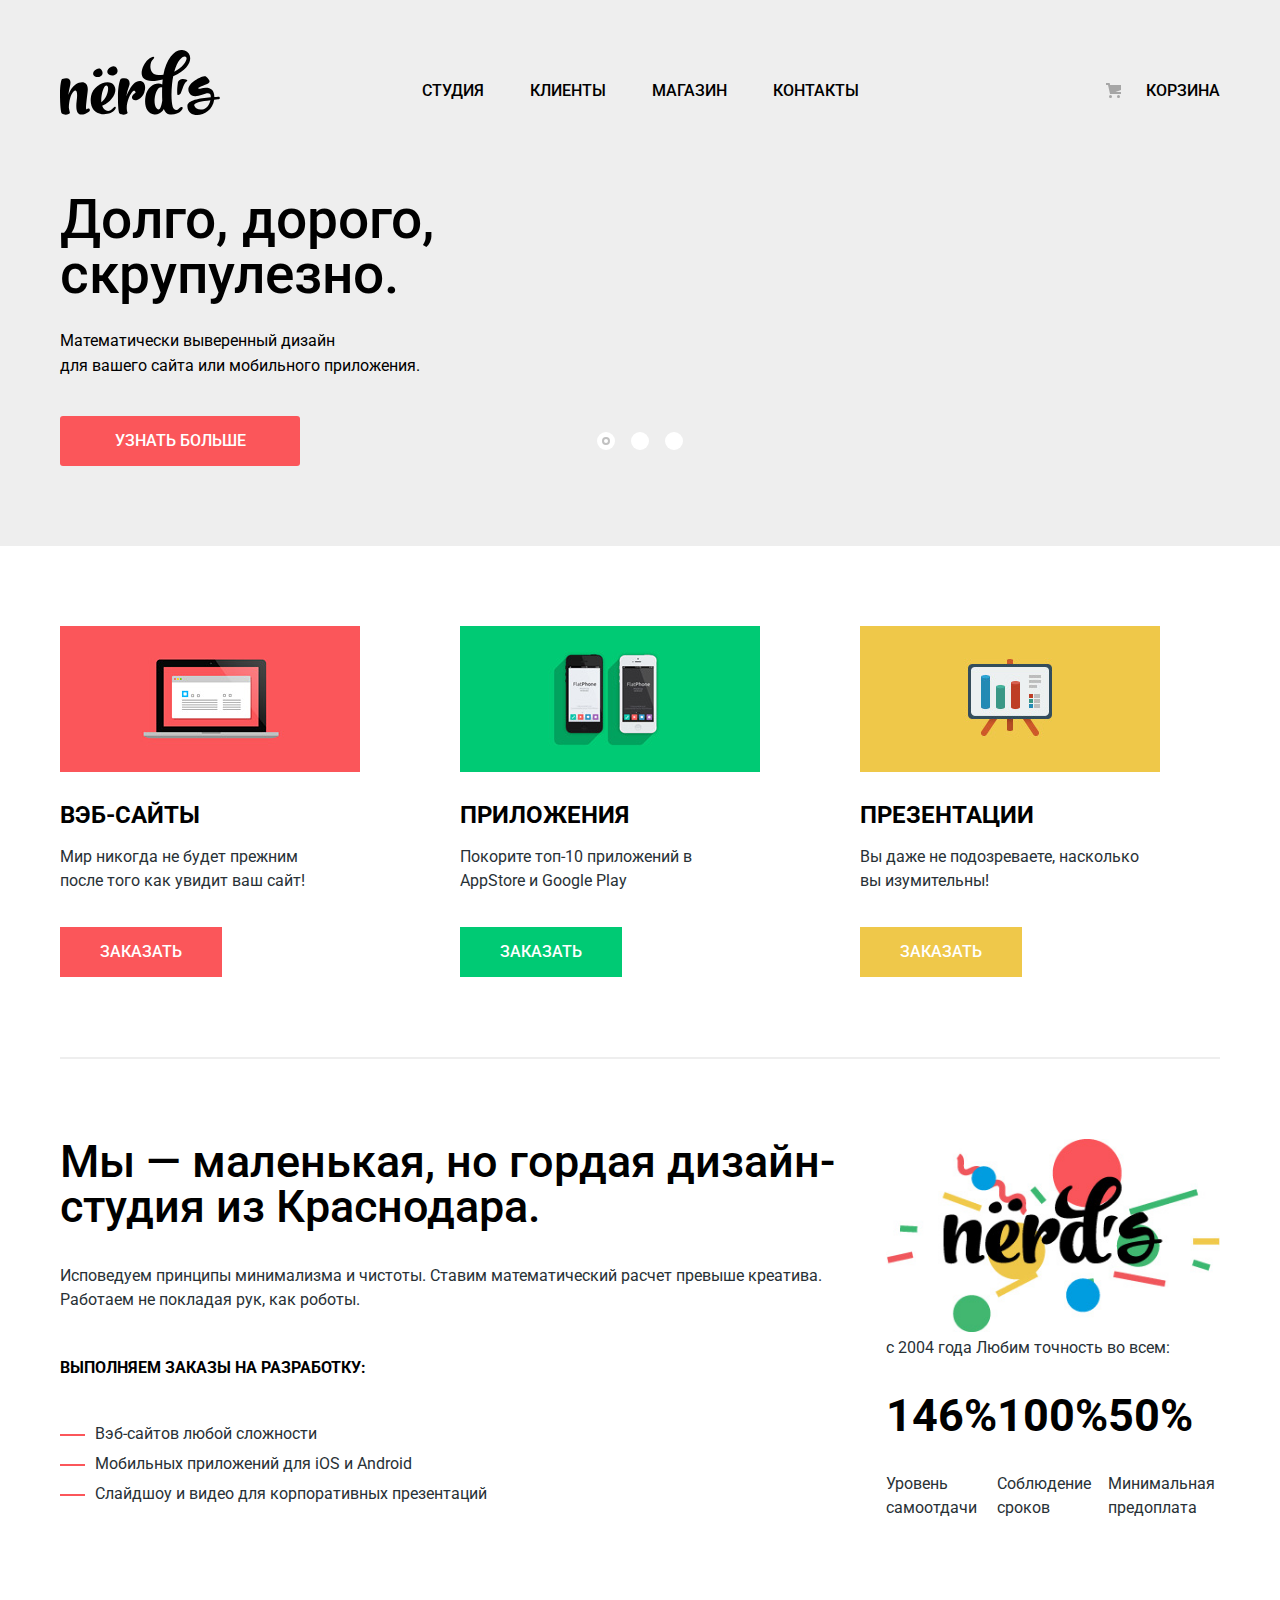
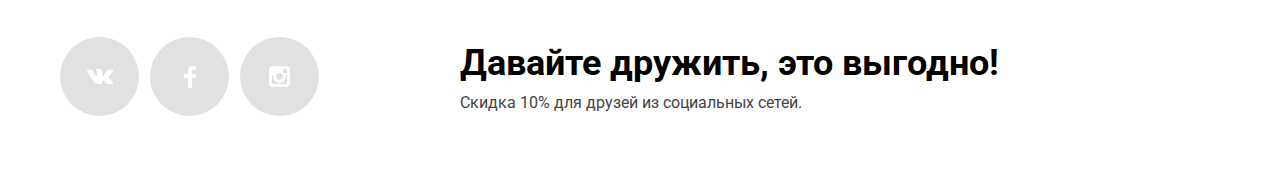
==== commit 07bbf1d4: "правки" ====
--- a/index.html
+++ b/index.html
@@ -29,11 +29,41 @@
     </div>
   </header>
   <main>
-    <div class="container">
       <h1 class="visually-hidden">Главная страница Нердс</h1>
       <section class="slider">
-         
+        <div class="slider-wrapper">
+          <h2 class="visually-hidden">Преимущества</h2>
+          <input class="visually-hidden" type="radio" id="product-1" name="toggle" checked>
+        <input class="visually-hidden" type="radio" id="product-2" name="toggle">
+        <input class="visually-hidden" type="radio" id="product-3" name="toggle">
+         <div class="slider-controls">
+            <label class="slider-controls-item slider-controls-item--1" for="product-1">Первый</label>
+            <label class="slider-controls-item slider-controls-item--2" for="product-2">Второй</label>
+            <label class="slider-controls-item slider-controls-item--3" for="product-3">Третий</label>
+         </div>
+         <ul class="slider-list">
+            <li class="slider-item">
+              <h3>Долго, дорого, <br> скрупулезно.</h3>
+              <p>Математически выверенный дизайн <br>
+                  для вашего сайта или мобильного приложения.</p>
+              <a class="slider-item-button button" href="#">Узнать больше</a>
+            </li>
+            <li class="slider-item">
+              <h3>Любим математику как никто другой</h3>
+              <p>Никакого креатива, только математические формулы 
+                  для расчета идеальных пропорций.</p>
+              <a class="slider-item-button button" href="#">Узнать больше</a>
+            </li>
+            <li class="slider-item">
+              <h3>Только ночь,<br> только хардкор</h3>
+              <p>Работать днем, как все? Мы против этого. <br>
+                  Ближе к полуночи работа только начинается.</p>
+              <a class="slider-item-button button" href="#">Узнать больше</a>
+            </li>
+         </ul>
+        </div>
       </section>
+      <div class="container">
       <section class="features">
         <h2 class="visually-hidden">Услуги</h2>
         <ul class="products-list">
@@ -57,6 +87,38 @@
             <a class="button order-btn-presentation" href="#">Заказать</a>
           </li>
         </ul>
+      </section>
+      <section class="about">
+        <div class="info-block">
+        <p class="about-text-big">Мы — маленькая, но гордая
+          дизайн-студия из Краснодара.</p>
+          <p class="about-text">Исповедуем принципы минимализма и чистоты. Ставим математический расчет
+            превыше креатива. Работаем не покладая рук, как роботы.</p>  
+          <p class="about-text-medium">Выполняем заказы на разработку:</p>  
+          <ul class="features-list">
+            <li>Вэб-сайтов любой сложности</li>
+            <li>Мобильных приложений для iOS и Android</li>
+            <li>Слайдшоу и видео для корпоративных презентаций</li>
+          </ul>
+        </div>
+        <div class="info-block">
+          <img src="img/nerds-illustration.png" width="360" height="208" alt="Логотип нердс">
+          <p class="about-text">с 2004 года Любим точность во всем:</p>
+          <div class="text-blocks">
+          <div class="text-block">
+            <p class="about-text-number">146<span class="percent">%</span></p>
+            <p class="about-text">Уровень самоотдачи</p>
+          </div>
+          <div class="text-block">
+              <p class="about-text-number">100<span class="percent">%</span></p>
+              <p class="about-text">Соблюдение сроков</p>
+            </div>
+            <div class="text-block">
+                <p class="about-text-number">50<span class="percent">%</span></p>
+                <p class="about-text">Минимальная предоплата</p>
+              </div>
+            </div>
+        </div>
       </section>
     </div>
   </main>
--- a/css/style.css
+++ b/css/style.css
@@ -1,663 +1,832 @@
-body
-{
-    font-family: 'Roboto', 'Arial', sans-serif;
-    font-size: 16px;
-    font-weight: 400;
-    line-height: 18px;
-
-    margin: 0;
-    padding: 0;
-
-    color: #000;
-}
-
-.main-header
-{
-    background-color: rgb(238, 238, 238);
-    padding-top: 50px;
-}
-.container
-{
-    width: 1160px;
-    margin: 0 auto;
-    padding: 0 20px;
+body {
+  font-family: 'Roboto', 'Arial', sans-serif;
+  font-size: 16px;
+  font-weight: 400;
+  line-height: 18px;
+
+  margin: 0;
+  padding: 0;
+
+  color: #000;
+}
+
+.main-header {
+  background-color: rgb(238, 238, 238);
+  padding-top: 50px;
+}
+
+.container {
+  width: 1160px;
+  margin: 0 auto;
+  padding: 0 20px;
 }
 
 .slider {
-    margin-bottom: 80px;
-}
-
-a
-{
-    text-decoration: none;
-}
-
-.main-navigation
-{
-    font-size: 16px;
-    font-weight: 500;
-    line-height: 30px;
-    padding-bottom: 10px;
-    display: flex;
-    justify-content: space-between;
+  margin-bottom: 80px;
+  background-color: rgb(238, 238, 238);
+}
+
+.slider-wrapper {
+  position: relative;
+  width: 1160px;
+  margin: 0 auto;
+}
+
+.slider-list {
+  margin: 0;
+  padding: 0;
+
+  list-style: none;
+}
+
+.slider-item {
+  display: none;
+  padding: 77px 0 80px 0;
+}
+
+.slider-item:nth-child(1) {
+  background: url("../img/slide1.png") no-repeat 93% 18px;
+}
+
+.slider-item:nth-child(2) {
+  background: url("../img/slide2.png") no-repeat 100% 0;
+}
+
+.slider-item:nth-child(3) {
+  background: url("../img/slide3.png") no-repeat 100% 20px;
+}
+
+#product-1:checked~.slider-list .slider-item:nth-child(1) {
+  display: block;
+}
+
+#product-2:checked~.slider-list .slider-item:nth-child(2) {
+  display: block;
+}
+
+#product-3:checked~.slider-list .slider-item:nth-child(3) {
+  display: block;
+}
+
+#product-1:checked~.slider-controls .slider-controls-item--1::before,
+#product-2:checked~.slider-controls .slider-controls-item--2::before,
+#product-3:checked~.slider-controls .slider-controls-item--3::before {
+  content: "";
+  position: absolute;
+  left: 50%;
+  top: 50%;
+  z-index: 2;
+  width: 4px;
+  height: 4px;
+  margin: -4px;
+  background-color: inherit;
+  border: 2px solid #c1c1c1;
+  border-radius: 50%;
+}
+
+.slider-item h3 {
+  max-width: 600px;
+  margin: 0;
+  margin-bottom: 26px;
+
+  font-size: 55px;
+  line-height: 55px;
+  font-weight: 500;
+}
+
+.slider-item p {
+  max-width: 430px;
+  margin: 0;
+  margin-bottom: 38px;
+  line-height: 25px;
+}
+
+.slider-item-button {
+  display: block;
+  width: 240px;
+  padding: 16px 0;
+
+  font-size: 16px;
+  line-height: 18px;
+  color: #ffffff;
+  text-transform: uppercase;
+  background-color: #fb565a;
+  border-radius: 3px;
+  border: none;
+}
+
+.slider-controls label {
+  position: relative;
+  display: inline-block;
+  width: 18px;
+  height: 18px;
+  padding: 8px;
+
+  border-radius: 50%;
+  cursor: pointer;
+
+}
+
+.slider-controls label::after {
+  content: "";
+
+  position: absolute;
+  top: 8px;
+  left: 8px;
+  z-index: 1;
+  width: 18px;
+  height: 18px;
+
+  background: #ffffff;
+
+  border-radius: 50%;
+}
+
+.slider-controls .active::before {}
+
+.slider-controls {
+  position: absolute;
+  left: 50%;
+  bottom: 104px;
+  z-index: 2;
+
+  width: 160px;
+  height: 18px;
+
+  text-align: center;
+  font-size: 0;
+  transform: translateX(-50%);
+}
+
+a {
+  text-decoration: none;
+}
+
+.main-navigation {
+  font-size: 16px;
+  font-weight: 500;
+  line-height: 30px;
+  display: flex;
+  justify-content: space-between;
 }
 
 .main-header-logo[href]:hover,
-.main-header-logo[href]:focus
-{
-    opacity: .8;
-}
-
-.main-header-logo[href]:active
-{
-    opacity: .3;
+.main-header-logo[href]:focus {
+  opacity: .8;
+}
+
+.main-header-logo[href]:active {
+  opacity: .3;
 }
 
 img {
-    max-width: 100%;
-    height: auto;
-  }
+  max-width: 100%;
+  height: auto;
+}
 
 .main-header-logo img {
-    display: block;
-  }
+  display: block;
+}
+
 .site-navigation,
-.user-navigation
-{
-    display: flex;
-
-    margin: 0;
-    padding: 0;
-    padding-top: 25px;
-    list-style: none;
-    justify-content: space-between;
+.user-navigation {
+  display: flex;
+
+  margin: 0;
+  padding: 0;
+  padding-top: 25px;
+  list-style: none;
+  justify-content: space-between;
 }
 
 .site-navigation a,
-.user-navigation a
-{
-    display: inline-block;
-
-    vertical-align: middle;
-    
-    text-transform: uppercase;
-
-    color: #000;
-    
-}
-
-.site-navigation li
-{
-    margin-right: 46px;
-}
-
-.user-navigation a
-{
-    padding-left: 40px;
+.user-navigation a {
+  display: inline-block;
+
+  vertical-align: middle;
+
+  text-transform: uppercase;
+
+  color: #000;
+
+}
+
+.site-navigation li {
+  margin-right: 46px;
+}
+
+.user-navigation a {
+  padding-left: 40px;
 }
 
 .site-navigation a:hover,
 .site-navigation a:focus,
 .user-navigation a:hover,
-.user-navigation a:focus
-{
-    color: #fb565a;
+.user-navigation a:focus {
+  color: #fb565a;
 }
 
 .site-navigation a:active,
-.user-navigation a:active
-{
-    color: rgba(0,0,0,.3);
-}
-
-.current
-{
-    border-bottom: 2px solid #fb565a;
+.user-navigation a:active {
+  color: rgba(0, 0, 0, .3);
+}
+
+.current {
+  border-bottom: 2px solid #fb565a;
 }
 
 .basket-link {
-    position: relative;
+  position: relative;
 }
 
 .basket-link::before {
-    position: absolute;
-    content: "";
-    top: 7px;
-    left: 0px;
-    width: 15px;
-    height: 15px;
-    background-image: url('../img/cart-icon.svg');
-}
-
-.product-item
-{
-    width: 300px;
-    margin-right: 100px;
-    
-}
-
-.catalog-text
-{
-    font-size: 55px;
-    font-weight: 500;
-    line-height: 55px;
-    margin: 0;
-    margin-bottom: 80px;
-    padding-top: 117px;
-    padding-bottom: 117px;
-
-    text-align: center;
-
-    background-color: rgb(238, 238, 238);
-}
-.catalog-columns
-{
-    display: flex;
-
-    justify-content: space-between;
-}
-
-.catalog-item
-{
-    padding-top: 40px;
-    width: 360px;
-    position: relative;
-    margin-bottom: 33px;
-}
-
-.catalog-list .current-item::before {
-    opacity: 1;
-} 
-.current-item .item-hover {
-    display: block;
-}
+  position: absolute;
+  content: "";
+  top: 7px;
+  left: 0px;
+  width: 15px;
+  height: 15px;
+  background-image: url('../img/cart-icon.svg');
+}
+
+.product-item {
+  width: 300px;
+  margin-right: 100px;
+}
+
+.product-item:nth-child(3) {
+  margin-right: 60px;
+}
+
+.catalog-text {
+  font-size: 55px;
+  font-weight: 500;
+  line-height: 55px;
+  margin: 0;
+  margin-bottom: 131px;
+  padding-top: 77px;
+  padding-bottom: 110px;
+
+  text-align: center;
+
+  background-color: rgb(238, 238, 238);
+}
+
+.catalog-columns {
+  display: flex;
+
+  justify-content: space-between;
+}
+
+.catalog-item {
+  padding-top: 40px;
+  width: 360px;
+  position: relative;
+  margin-bottom: 33px;
+}
+
 .catalog-item::before {
-    content: "";
-    position: absolute;
-    width: 360px;
-    height: 40px;
-    left: 0px;
-    top: 0px;
-    background-image: url("../img/browser-small.png");
-    opacity: 0.15;
-}
-
-.catalog-item:hover .item-hover{
-    display: block;
+  content: "";
+  position: absolute;
+  width: 360px;
+  height: 40px;
+  left: 0px;
+  top: 0px;
+  background-image: url("../img/browser.svg");
+  opacity: 0.15;
+}
+
+.catalog-item:hover .item-hover {
+  display: block;
 }
 
 .catalog-item:hover::before {
-    opacity: 1;
+  opacity: 1;
 }
 
 .item-hover {
-    display: none;
-    position: absolute;
-    height: 231px;
-    bottom: 0;
-    left: 0;
-    padding: 1px;
-    background-color: #eeeeee;
-    text-align: center;
-    width: 100%;
+  display: none;
+  position: absolute;
+  min-height: 231px;
+  bottom: 0;
+  left: 0;
+  padding: 1px;
+  background-color: #eeeeee;
+  text-align: center;
+  width: 100%;
 }
 
 .item-hover .item-name {
-    display: block;
-    margin-top: 26px;
-}
-
-.item-describing
-{
-    padding: 0 78px;
-    margin-top: 14px;
-    color: #666;
-}
-.catalog-item:nth-child(2) .item-describing
-{
-    padding: 0 66px;
-}
-.catalog-item:nth-child(3) .item-describing
-{
-    padding: 0 81px;
-}
-.catalog-item:nth-child(5) .item-describing
-{
-    padding: 0px 68px;
-}
-.catalog-item:nth-child(6) .item-describing
-{
-    padding: 0px 68px;
-}
-.buy-btn
-{
-    display: inline-block;
-    color: #fff;
-    background-color: #fb565a;
-    padding: 16px 60px;
-    border-radius: 3px;
-    margin-top: 10px
-}
-
-.item-image
-{
-    margin: 0;
-}
+  display: block;
+  margin-top: 26px;
+}
+
+.item-describing {
+  padding: 0 78px;
+  margin-top: 14px;
+  color: #666;
+}
+
+.catalog-item:nth-child(2) .item-describing {
+  padding: 0 66px;
+}
+
+.catalog-item:nth-child(3) .item-describing {
+  padding: 0 81px;
+}
+
+.catalog-item:nth-child(5) .item-describing {
+  padding: 0px 68px;
+}
+
+.catalog-item:nth-child(6) .item-describing {
+  padding: 0px 68px;
+}
+
+.buy-btn {
+  display: inline-block;
+  color: #fff;
+  background-color: #fb565a;
+  padding: 16px 60px;
+  border-radius: 3px;
+  margin-top: 10px
+}
+
+.item-image {
+  margin: 0;
+}
+
 .appeal-text,
 .filter-label,
-.item-name
-{
-    font-size: 18px;
-    font-weight: 700;
-    line-height: 30px;
-
-    margin: 0;
-
-    color: #000;
-}
-
-.filter-label
-{
-    margin-bottom: 13px;
+.item-name {
+  font-size: 18px;
+  font-weight: 700;
+  line-height: 30px;
+
+  margin: 0;
+
+  color: #000;
+}
+
+.filter-label {
+  margin-bottom: 13px;
+}
+
+.features {
+  margin-bottom: 80px;
 }
 .grid-list,
-.features-list
-{
-    line-height: 20px;
-
-    margin: 0;
-    padding: 0;
-
-    list-style: none;
-
-    color: #283136;
-}
-.grid-filter
-{
-    margin-bottom: 39px;
-}
+.features-list {
+  line-height: 20px;
+
+  margin: 0;
+  padding: 0;
+
+  list-style: none;
+  
+  color: #283136;
+}
+
+.features-list li {
+  position: relative;
+  padding-left: 35px;
+  margin-bottom: 10px;
+}
+
+.features-list li::before {
+  content: "";
+  position: absolute;
+  width: 25px;
+  height: 2px;
+  top: 10px;
+  left: 0;
+  background-image: url("../img/list-marker.png")
+}
+
+.grid-filter {
+  margin-bottom: 39px;
+}
+
 .features-filter {
-    margin-bottom: 44px;
-}
+  margin-bottom: 44px;
+}
+
 .grid-list label {
-    display: block;
-    position: relative;
-    padding-left: 36px;
-    padding-bottom: 6px;
-    padding-top: 3px;
+  display: block;
+  position: relative;
+  padding-left: 36px;
+  padding-bottom: 6px;
+  padding-top: 3px;
 }
 
 .grid-option {
-    margin-bottom: 11px;
+  margin-bottom: 11px;
 }
 
 .grid-list label::before {
-    content: "";
-    position: absolute;
-    width: 25px;
-    height: 25px;
-    left: 1px;
-    top: 0px;
-    background-image: url("../img/radio-off.svg");
-    opacity: 0.4;
+  content: "";
+  position: absolute;
+  width: 25px;
+  height: 25px;
+  left: 1px;
+  top: 0px;
+  background-image: url("../img/radio-off.svg");
+  opacity: 0.4;
 }
 
 .grid-list input:checked+label::before {
-    content: "";
-    position: absolute;
-    width: 25px;
-    height: 25px;
-    left: 1px;
-    top: 0px;
-    background-image: url("../img/radio-on.svg");
-    opacity: 0.4;
+  content: "";
+  position: absolute;
+  width: 25px;
+  height: 25px;
+  left: 1px;
+  top: 0px;
+  background-image: url("../img/radio-on.svg");
+  opacity: 0.4;
 }
 
 .features-list label {
-    display: block;
-    position: relative;
-    padding-left: 36px;
-    padding-bottom: 6px;
-    padding-top: 3px;
+  display: block;
+  position: relative;
+  padding-left: 36px;
+  padding-bottom: 6px;
+  padding-top: 3px;
 }
 
 .features-option {
-    margin-bottom: 11px;
+  margin-bottom: 11px;
 }
 
 .features-list label::before {
-    content: "";
-    position: absolute;
-    width: 23px;
-    height: 23px;
-    left: 0px;
-    top: 0px;
-    background-image: url("../img/checkbox-off.svg");
-    opacity: 0.4;
+  content: "";
+  position: absolute;
+  width: 23px;
+  height: 23px;
+  left: 0px;
+  top: 0px;
+  background-image: url("../img/checkbox-off.svg");
+  opacity: 0.4;
 }
 
 .features-list input:checked+label::before {
-    content: "";
-    position: absolute;
-    width: 27px;
-    height: 23px;
-    left: 0px;
-    top: 0px;
-    background-image: url("../img/checkbox-on.svg");
-    opacity: 0.4;
+  content: "";
+  position: absolute;
+  width: 27px;
+  height: 23px;
+  left: 0px;
+  top: 0px;
+  background-image: url("../img/checkbox-on.svg");
+  opacity: 0.4;
 }
 
 .grid-list label:hover::before,
 .features-list label:hover::before,
 .grid-list input:checked+label:hover::before,
 .features-list input:checked+label:hover::before {
-    opacity: 1;
+  opacity: 1;
 }
 
 .grid-list input:disabled+label::before,
 .grid-list input:disabled+label,
 .features-list input:disabled+label::before,
-.features-list input:disabled+label
-{
-    opacity: 0.3;
-}
-
-.filters
-{
-    width: 260px;
-}
-
-.filter-btn
-{
-    padding: 16px 88px;
-    color: #000;
-    background-color: #eee;
-}
+.features-list input:disabled+label {
+  opacity: 0.3;
+}
+
+.filters {
+  width: 260px;
+}
+
+.filter-btn {
+  padding: 16px 88px;
+  color: #000;
+  background-color: #eee;
+}
+
 .filter-btn:focus,
-.filter-btn:hover
-{
-    background-color: #dfdfdf;
-}
-
-.filter-btn:active
-{
-    color: rgba(0,0,0,.3);
-    background-color: #d5d5d5;
-}
-.catalog-list
-{
-    display: flex;
-
-    width: 760px;
-    margin: 0;
-    padding: 0;
-
-    list-style: none;
-
-    flex-wrap: wrap;
-    justify-content: space-between;
-}
-
-.products-list
-{
-    display: flex;
-
-    margin: 0;
-    padding: 0;
-
-    list-style: none;
-
-    justify-content: flex-start;
-}
-
-.product-item h3
-{
-    font-size: 24px;
-    font-weight: bold;
-    line-height: 30px;
-}
-
-.product-item p
-{
-    font-size: 16px;
-    line-height: 24px;
-    color: #283136;
-    padding-right: 20px;
-}
-
-.button
-{
-    font: inherit;
-    font-weight: 500;
-
-    text-align: center;
-    vertical-align: middle;
-    text-transform: uppercase;
-
-    border: none;
+.filter-btn:hover {
+  background-color: #dfdfdf;
+}
+
+.filter-btn:active {
+  color: rgba(0, 0, 0, .3);
+  background-color: #d5d5d5;
+}
+
+.catalog-list {
+  display: flex;
+
+  width: 760px;
+  margin: 0;
+  padding: 0;
+
+  list-style: none;
+
+  flex-wrap: wrap;
+  justify-content: space-between;
+}
+
+.products-list {
+  display: flex;
+
+  margin: 0;
+  padding: 0;
+
+  list-style: none;
+
+  justify-content: flex-start;
+}
+
+.product-item h3 {
+  margin: 0;
+  margin-top: 24px;
+  font-size: 24px;
+  font-weight: bold;
+  line-height: 30px;
+}
+
+.product-item p {
+  margin: 0;
+  margin-top: 15px;
+  padding-right: 20px;
+}
+
+.product-item p,
+.about-text {
+  font-size: 16px;
+  line-height: 24px;
+  color: #283136;
+}
+
+.button {
+  font: inherit;
+  font-weight: 500;
+
+  text-align: center;
+  vertical-align: middle;
+  text-transform: uppercase;
+
+  border: none;
 }
 
 .button:active {
-    box-shadow: inset 0 3px rgba(0, 0, 0, .1);
-}
-.order-btn-site
-{
-    background-color: #fb565a;
+  box-shadow: inset 0 3px rgba(0, 0, 0, .1);
+}
+
+.order-btn-site {
+  background-color: #fb565a;
 }
 
 .order-btn-site:hover,
 .order-btn-site:focus,
 .buy-btn:hover,
-.buy-btn:focus
-{
-    background-color: #e74246;
-}
-
-.buy-btn:active
-{
-    background-color: #d7373b;
-    
-}
-
-.order-btn-site:active
-{
-    color: rgba(255,255,255,.3);
-    background-color: #d7373b;
-}
-
-[class*='order-btn']
-{
-    color: #fff;
-    display: inline-block;
-    padding: 16px 40px;
-    vertical-align: middle;
-}
-
-.order-btn-app
-{
-    background-color: #00ca74;
+.buy-btn:focus,
+.slider-item-button:hover,
+.slider-item-button:focus {
+  background-color: #e74246;
+}
+
+.buy-btn:active {
+  background-color: #d7373b;
+
+}
+
+.order-btn-site:active,
+.slider-item-button:active {
+  color: rgba(255, 255, 255, .3);
+  background-color: #d7373b;
+}
+
+[class*='order-btn'] {
+  color: #fff;
+  display: inline-block;
+  padding: 16px 40px;
+  vertical-align: middle;
+  margin-top: 34px;
+}
+
+.order-btn-app {
+  background-color: #00ca74;
 }
 
 .order-btn-app:hover,
-.order-btn-app:focus
-{
-    background-color: #00bc6c;
-}
-
-.order-btn-app:active
-{
-    color: rgba(255,255,255,.3);
-    background-color: #00aa62;
-}
-
-.order-btn-presentation
-{
-    background-color: #efc84a;
+.order-btn-app:focus {
+  background-color: #00bc6c;
+}
+
+.order-btn-app:active {
+  color: rgba(255, 255, 255, .3);
+  background-color: #00aa62;
+}
+
+.order-btn-presentation {
+  background-color: #efc84a;
 }
 
 .order-btn-presentation:hover,
-.order-btn-presentation:focus
-{
-    background-color: #eab534;
-}
-
-.order-btn-presentation:active
-{
-    color: rgba(255,255,255,.3);
-    background-color: #e5a722;
-}
-
-.social-list
-{
-    margin: 0;
-    margin-right: 140px;
-    padding: 0;
-    display: flex;
-    list-style: none;
-}
-
-.social-list li 
-{
-    margin-right: 13px;
-}
+.order-btn-presentation:focus {
+  background-color: #eab534;
+}
+
+.order-btn-presentation:active {
+  color: rgba(255, 255, 255, .3);
+  background-color: #e5a722;
+}
+
+.social-list {
+  margin: 0;
+  margin-right: 130px;
+  padding: 0;
+  display: flex;
+  list-style: none;
+}
+
+.social-list li {
+  margin-right: 11px;
+}
+
 .social-button {
-    display: inline-block;
-    vertical-align: middle;
-    width: 79px;
-    height: 79px;
-    border-radius: 50%;
-    background-color: #e1e1e1;
-    display: flex; 
-}
+  display: inline-block;
+  vertical-align: middle;
+  width: 79px;
+  height: 79px;
+  border-radius: 50%;
+  background-color: #e1e1e1;
+  display: flex;
+}
+
 .social-button svg {
-    margin: auto auto;
-}
-
-.social-button:hover
-{
-    background-color: #e74246;
-}
-
-.social-button:active
-{
-    background-color: #d7373b;
-    box-shadow: inset 0 3px rgba(0, 0, 0, .1);
-}
+  margin: auto auto;
+}
+
+.social-button:hover {
+  background-color: #e74246;
+}
+
+.social-button:active {
+  background-color: #d7373b;
+  box-shadow: inset 0 3px rgba(0, 0, 0, .1);
+}
+
 .social-button:active .social-image {
-    opacity: 0.3;
-}
-.appeal-text
-{
-    font-size: 36px;
-    font-weight: 700;
-    line-height: 36px;
-}
-
-.sale-text
-{
-    line-height: 22px;
-
-    color: #444;
-}
-
-.footer-wrapper
-{
-    display: flex;
-    padding-top: 70px;
-}
-.modal-request
-{
-    box-sizing: border-box;
-    display: none;
-    position: fixed;
-    background-color: rgba(255,255,255);
-    position: absolute;
-    left: 243px;
-    top: 100px;
-    width: 960px;
-    padding: 68px 100px;
-    /* z-index: 1; */
-    color: #323232;
-    box-shadow: 0px 20px 40px rgba(0,0,0,0.75);
+  opacity: 0.3;
+}
+
+.appeal-text {
+  font-size: 36px;
+  font-weight: 700;
+  line-height: 36px;
+  margin-top: 8px;
+  margin-bottom: 11px;
+}
+
+.sale-text {
+  line-height: 22px;
+  margin: 0;
+  color: #444;
+}
+
+.footer-wrapper {
+  display: flex;
+  padding-top: 70px;
+  margin-bottom: 70px;
+}
+
+.modal-request {
+  box-sizing: border-box;
+  display: none;
+  position: fixed;
+  background-color: rgba(255, 255, 255);
+  left: 50%;
+  top: 100px;
+  width: 960px;
+  min-height: 590px;
+  margin-left: -480px;
+  padding: 67px 100px;
+  /* z-index: 1; */
+  color: #323232;
+  box-shadow: 0px 20px 40px rgba(0, 0, 0, 0.75);
+}
+
+.modal-request .label-form {
+  margin-bottom: 10px;
 }
 
 .request-form {
-    display: flex;
-    flex-wrap: wrap;
-    justify-content: space-between;
+  display: flex;
+  flex-wrap: wrap;
+  justify-content: space-between;
 }
 
 .request-form-label {
-    margin-bottom: 10px;
-}
+  margin-bottom: 10px;
+}
+
 .modal-request p {
-    margin: 0;
-    font-weight: 700;
-    display: flex;
-    flex-direction: column;
-}
+  margin: 0;
+  font-weight: 700;
+  display: flex;
+  flex-direction: column;
+}
+
+[class*="about-text"] {
+  margin: 0;
+  margin-bottom: 47px;
+}
+
+.modal-request h2,
+.about-text-big {
+  margin: 0;
+  font-size: 45px;
+  line-height: 45px;
+  font-weight: 500;
+}
+
+.about-text-big {
+  margin-bottom: 35px;
+}
+.about-text-medium {
+  font-weight: 700;
+  text-transform: uppercase;
+}
+
+.about-text-number {
+  font-size: 45px;
+  font-weight: 700;
+}
+
+.about-text .percent {
+  font-size: 16px;
+}
+
+.about {
+  display: flex;
+  padding-top: 80px;
+  border-top: 2px solid #eeeeee;
+}
+
+.text-blocks {
+  display: flex;
+}
+
 .modal-request h2 {
-    margin: 0;
-    font-size: 45px;
-    line-height: 45px;
-    font-size: 500;
-    margin-bottom: 40px;
+  margin-bottom: 40px;
 }
 
 .request-form-btn {
-    display: inline-block;
-    color: #fff;
-    background-color: #fb565a;
-    padding: 16px 84px;
-    border-radius: 3px;
-    margin-bottom: 16px;
+  display: inline-block;
+  color: #fff;
+  background-color: #fb565a;
+  padding: 16px 84px;
+  border-radius: 3px;
+  margin-bottom: 16px;
 }
 
 [class*="input-user"] {
-    box-sizing: border-box;
-    border: 2px solid #d7dcde;
-    border-radius: 2px;
-    padding: 10px 15px;
-    width: 360px;
-    height: 50px;
-    margin-bottom: 33px;
+  box-sizing: border-box;
+  border: 2px solid #d7dcde;
+  border-radius: 2px;
+  padding: 10px 13px;
+  width: 360px;
+  height: 50px;
+  margin-bottom: 33px;
 }
 
 .request-form .input-user-text {
-    width: 760px;
-    height: 117px;
-    margin-bottom: 48px;
-}
+  width: 760px;
+  height: 117px;
+  margin-bottom: 48px;
+}
+
 .modal-close {
-    position: absolute;
-    top: 78px;
-    right: 90px;
-    width: 21px;
-    height: 21px;
-    font-size: 0;
-    background: url("../img/close-cross.svg");
-    border: 0;
-    cursor: pointer;
-  }
+  position: absolute;
+  top: 78px;
+  right: 90px;
+  width: 21px;
+  height: 21px;
+  font-size: 0;
+  background: url("../img/close-cross.svg");
+  border: 0;
+  cursor: pointer;
+}
 
 .visually-hidden:not(:focus):not(:active),
 input[type='checkbox'].visually-hidden,
-input[type='radio'].visually-hidden
-{
-    position: absolute;
-
-    overflow: hidden;
-    clip: rect(0 0 0 0);
-
-    width: 1px;
-    height: 1px;
-    margin: -1px;
-    padding: 0;
-
-    white-space: nowrap;
-
-    border: 0;
-
-    -webkit-clip-path: inset(100%);
-            clip-path: inset(100%);
-}
+input[type='radio'].visually-hidden {
+  position: absolute;
+
+  overflow: hidden;
+  clip: rect(0 0 0 0);
+
+  width: 1px;
+  height: 1px;
+  margin: -1px;
+  padding: 0;
+
+  white-space: nowrap;
+
+  border: 0;
+
+  -webkit-clip-path: inset(100%);
+  clip-path: inset(100%);
+}
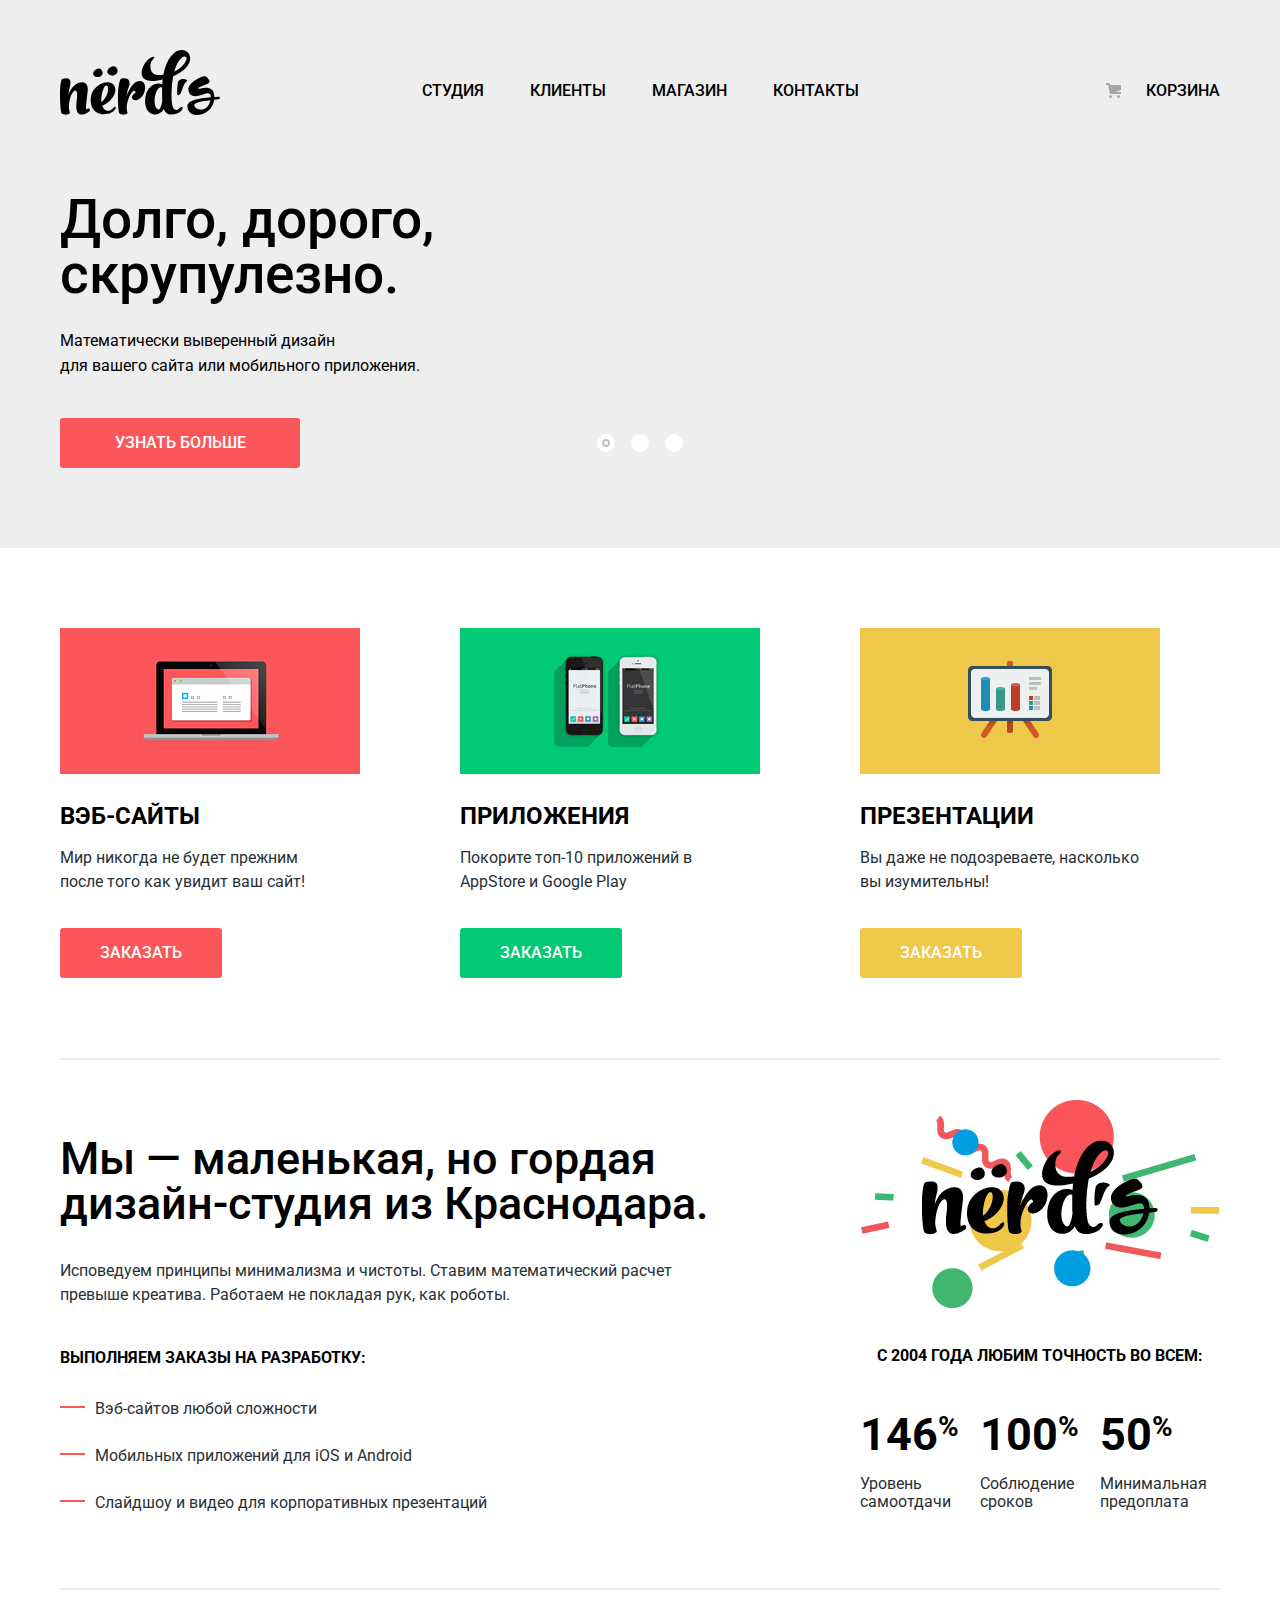
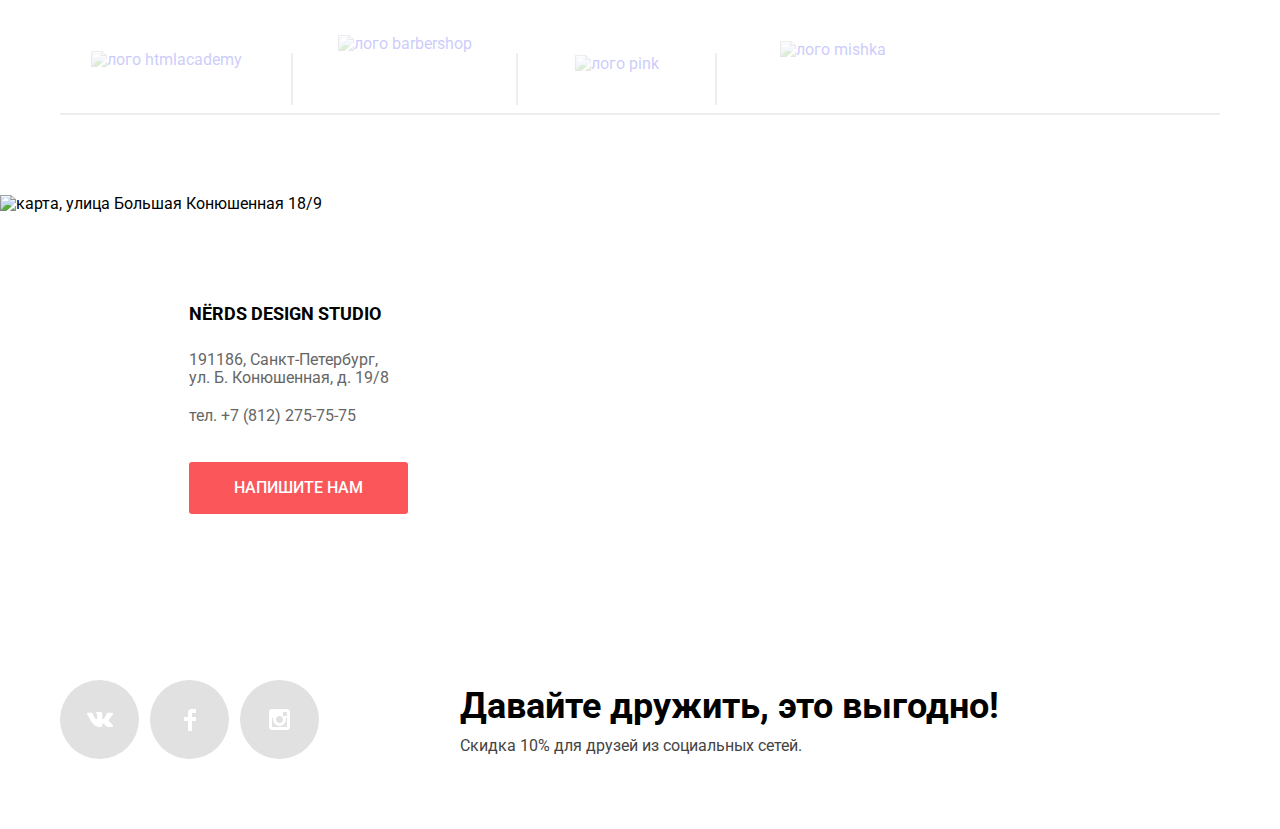
==== commit 2a411af1: "правки" ====
--- a/index.html
+++ b/index.html
@@ -29,41 +29,41 @@
     </div>
   </header>
   <main>
-      <h1 class="visually-hidden">Главная страница Нердс</h1>
-      <section class="slider">
-        <div class="slider-wrapper">
-          <h2 class="visually-hidden">Преимущества</h2>
-          <input class="visually-hidden" type="radio" id="product-1" name="toggle" checked>
+    <h1 class="visually-hidden">Главная страница Нердс</h1>
+    <section class="slider">
+      <div class="slider-wrapper">
+        <h2 class="visually-hidden">Преимущества</h2>
+        <input class="visually-hidden" type="radio" id="product-1" name="toggle" checked>
         <input class="visually-hidden" type="radio" id="product-2" name="toggle">
         <input class="visually-hidden" type="radio" id="product-3" name="toggle">
-         <div class="slider-controls">
-            <label class="slider-controls-item slider-controls-item--1" for="product-1">Первый</label>
-            <label class="slider-controls-item slider-controls-item--2" for="product-2">Второй</label>
-            <label class="slider-controls-item slider-controls-item--3" for="product-3">Третий</label>
-         </div>
-         <ul class="slider-list">
-            <li class="slider-item">
-              <h3>Долго, дорого, <br> скрупулезно.</h3>
-              <p>Математически выверенный дизайн <br>
-                  для вашего сайта или мобильного приложения.</p>
-              <a class="slider-item-button button" href="#">Узнать больше</a>
-            </li>
-            <li class="slider-item">
-              <h3>Любим математику как никто другой</h3>
-              <p>Никакого креатива, только математические формулы 
-                  для расчета идеальных пропорций.</p>
-              <a class="slider-item-button button" href="#">Узнать больше</a>
-            </li>
-            <li class="slider-item">
-              <h3>Только ночь,<br> только хардкор</h3>
-              <p>Работать днем, как все? Мы против этого. <br>
-                  Ближе к полуночи работа только начинается.</p>
-              <a class="slider-item-button button" href="#">Узнать больше</a>
-            </li>
-         </ul>
-        </div>
-      </section>
-      <div class="container">
+        <div class="slider-controls">
+          <label class="slider-controls-item slider-controls-item--1" for="product-1">Первый</label>
+          <label class="slider-controls-item slider-controls-item--2" for="product-2">Второй</label>
+          <label class="slider-controls-item slider-controls-item--3" for="product-3">Третий</label>
+        </div>
+        <ul class="slider-list">
+          <li class="slider-item">
+            <h3>Долго, дорого, <br> скрупулезно.</h3>
+            <p>Математически выверенный дизайн <br>
+              для вашего сайта или мобильного приложения.</p>
+            <a class="slider-item-button button" href="#">Узнать больше</a>
+          </li>
+          <li class="slider-item">
+            <h3>Любим математику как никто другой</h3>
+            <p>Никакого креатива, только математические формулы
+              для расчета идеальных пропорций.</p>
+            <a class="slider-item-button button" href="#">Узнать больше</a>
+          </li>
+          <li class="slider-item">
+            <h3>Только ночь,<br> только хардкор</h3>
+            <p>Работать днем, как все? Мы против этого. <br>
+              Ближе к полуночи работа только начинается.</p>
+            <a class="slider-item-button button" href="#">Узнать больше</a>
+          </li>
+        </ul>
+      </div>
+    </section>
+    <div class="container">
       <section class="features">
         <h2 class="visually-hidden">Услуги</h2>
         <ul class="products-list">
@@ -89,69 +89,102 @@
         </ul>
       </section>
       <section class="about">
-        <div class="info-block">
-        <p class="about-text-big">Мы — маленькая, но гордая
-          дизайн-студия из Краснодара.</p>
+        <div class="info-block-left">
+          <p class="about-text-big">Мы — маленькая, но гордая
+            дизайн-студия из Краснодара.</p>
           <p class="about-text">Исповедуем принципы минимализма и чистоты. Ставим математический расчет
-            превыше креатива. Работаем не покладая рук, как роботы.</p>  
-          <p class="about-text-medium">Выполняем заказы на разработку:</p>  
-          <ul class="features-list">
+            превыше креатива. Работаем не покладая рук, как роботы.</p>
+          <p class="about-text-medium">Выполняем заказы на разработку:</p>
+          <ul class="service-list">
             <li>Вэб-сайтов любой сложности</li>
             <li>Мобильных приложений для iOS и Android</li>
             <li>Слайдшоу и видео для корпоративных презентаций</li>
           </ul>
         </div>
-        <div class="info-block">
+        <div class="info-block-right">
           <img src="img/nerds-illustration.png" width="360" height="208" alt="Логотип нердс">
-          <p class="about-text">с 2004 года Любим точность во всем:</p>
+          <p class="about-text-medium">с 2004 года Любим точность во всем:</p>
           <div class="text-blocks">
-          <div class="text-block">
-            <p class="about-text-number">146<span class="percent">%</span></p>
-            <p class="about-text">Уровень самоотдачи</p>
-          </div>
-          <div class="text-block">
-              <p class="about-text-number">100<span class="percent">%</span></p>
+            <div class="text-block">
+              <p class="about-text-number">146<span class="percent"><sup>%</sup></span></p>
+              <p class="about-text">Уровень самоотдачи</p>
+            </div>
+            <div class="text-block">
+              <p class="about-text-number">100<span class="percent"><sup>%</sup></span></p>
               <p class="about-text">Соблюдение сроков</p>
             </div>
             <div class="text-block">
-                <p class="about-text-number">50<span class="percent">%</span></p>
-                <p class="about-text">Минимальная предоплата</p>
-              </div>
+              <p class="about-text-number">50<span class="percent"><sup>%</sup></span></p>
+              <p class="about-text">Минимальная предоплата</p>
             </div>
-        </div>
+          </div>
+        </div>
+      </section>
+      <section class="partners">
+        <ul class="partners-list">
+          <li><a href="https://htmlacademy.ru/intensive/htmlcss"><img src="img/logo-htmlacademy.png" width="199"
+                height="68" alt="лого htmlacademy"></a></li>
+          <li><a href="#"><img src="img/logo-barbershop.png" width="209" height="90" alt="лого barbershop"></a></li>
+          <li><a href="#"><img src="img/logo-pink.png" width="185" height="52" alt="лого pink"></a></li>
+          <li><a href="#"><img src="img/logo-mishka.png" width="173" height="84" alt="лого mishka"></a></li>
+        </ul>
       </section>
     </div>
+    <section class="map">
+      <div class="map-content">
+        <div class="request">
+          <h3 class="name">NЁRDS DESIGN STUDIO</h3>
+          <p class="address">191186, Санкт-Петербург,
+            ул. Б. Конюшенная, д. 19/8</p>
+          <p class="phone-number"><a href="tel:+78122757575">тел. +7 (812) 275-75-75</a></p>
+          <a href="request.html" class="request-btn button">Напишите нам</a>
+        </div>
+        <iframe
+          src="https://www.google.com/maps/embed?pb=!1m18!1m12!1m3!1d1998.6036253003151!2d30.320858716211177!3d59.938719169054096!2m3!1f0!2f0!3f0!3m2!1i1024!2i768!4f13.1!3m3!1m2!1s0x4696310fca145cc1%3A0x42b32648d8238007!2z0JHQvtC70YzRiNCw0Y8g0JrQvtC90Y7RiNC10L3QvdCw0Y8g0YPQuy4sIDE5LzgsINCh0LDQvdC60YIt0J_QtdGC0LXRgNCx0YPRgNCzLCAxOTExODY!5e0!3m2!1sru!2sru!4v1551460672771"
+          width="1440" height="416" style="border:0" allowfullscreen></iframe>
+        <img src="img/map.png" width="1440" height="419" alt="карта, улица Большая Конюшенная 18/9">
+      </div>
+    </section>
   </main>
   <footer class="main-footer">
-      <div class="container">
-          <div class="footer-wrapper">
-            <ul class="social-list">
-              <li><a class="social-button vk" href="#"><span class="visually-hidden">Вконтакте</span>
-                <svg class="social-image" xmlns="http://www.w3.org/2000/svg" width="26" height="15" viewBox="0 0 26 15"><path fill="#FFF" d="M16.138 11.51c.956-.309 2.18 2.04 3.483 2.939.978.681 1.727.534 1.727.534l3.473-.05s1.815-.112.957-1.554c-.071-.12-.503-1.069-2.585-3.022-2.177-2.043-1.882-1.712.739-5.244 1.597-2.153 2.236-3.468 2.036-4.028-.192-.539-1.365-.399-1.365-.399L20.69.713c-.381.001-.704.119-.851.515-.003.004-.621 1.666-1.445 3.079-1.741 2.989-2.436 3.148-2.724 2.961-.661-.433-.494-1.737-.494-2.664 0-2.897.432-4.105-.846-4.417-.427-.104-.739-.172-1.828-.182-1.392-.021-2.574 0-3.244.329-.445.223-.786.712-.579.74.26.035.843.16 1.155.586.401.552.389 1.789.389 1.789s.229 3.411-.54 3.834c-.528.29-1.25-.302-2.803-3.016-.793-1.388-1.392-2.922-1.392-2.922s-.116-.285-.326-.441c-.25-.185-.6-.244-.6-.244L.848.684S.29.7.085.946c-.182.218-.015.668-.015.668s2.909 6.881 6.203 10.347c3.02 3.182 6.452 2.971 6.452 2.971h1.555s.469-.054.709-.312c.224-.24.214-.691.214-.691s-.031-2.109.935-2.419z"/></svg>
-              </a></li>
-              <li><a class="social-button fb" href="#"><span class="visually-hidden">Фейсбук</span>
-                <svg class="social-image" xmlns="http://www.w3.org/2000/svg" width="12" height="22" viewBox="0 0 12 22">
-                  <path fill="#FFF" d="M12 4V0H8a4 4 0 0 0-4 4v4H0v4h4v10h4V12h4V8H8V4h4z"/></svg>
-              </a></li>
-              <li><a class="social-button inst" href="#"><span class="visually-hidden">Инстаграм</span>
-                <svg class="social-image" xmlns="http://www.w3.org/2000/svg" width="21" height="21" viewBox="0 0 21 21">
-                  <path fill="#FFF" d="M18 0H3C1.35 0 0 1.35 0 3v15c0 1.65 1.35 3 3 3h15c1.65 0
+    <div class="container">
+      <div class="footer-wrapper">
+        <ul class="social-list">
+          <li>
+            <a class="social-button vk" href="#"><span class="visually-hidden">Вконтакте</span>
+              <svg class="social-image" xmlns="http://www.w3.org/2000/svg" width="26" height="15" viewBox="0 0 26 15">
+                <path fill="#FFF"
+                  d="M16.138 11.51c.956-.309 2.18 2.04 3.483 2.939.978.681 1.727.534 1.727.534l3.473-.05s1.815-.112.957-1.554c-.071-.12-.503-1.069-2.585-3.022-2.177-2.043-1.882-1.712.739-5.244 1.597-2.153 2.236-3.468 2.036-4.028-.192-.539-1.365-.399-1.365-.399L20.69.713c-.381.001-.704.119-.851.515-.003.004-.621 1.666-1.445 3.079-1.741 2.989-2.436 3.148-2.724 2.961-.661-.433-.494-1.737-.494-2.664 0-2.897.432-4.105-.846-4.417-.427-.104-.739-.172-1.828-.182-1.392-.021-2.574 0-3.244.329-.445.223-.786.712-.579.74.26.035.843.16 1.155.586.401.552.389 1.789.389 1.789s.229 3.411-.54 3.834c-.528.29-1.25-.302-2.803-3.016-.793-1.388-1.392-2.922-1.392-2.922s-.116-.285-.326-.441c-.25-.185-.6-.244-.6-.244L.848.684S.29.7.085.946c-.182.218-.015.668-.015.668s2.909 6.881 6.203 10.347c3.02 3.182 6.452 2.971 6.452 2.971h1.555s.469-.054.709-.312c.224-.24.214-.691.214-.691s-.031-2.109.935-2.419z" />
+              </svg>
+            </a>
+          </li>
+          <li>
+            <a class="social-button fb" href="#"><span class="visually-hidden">Фейсбук</span>
+              <svg class="social-image" xmlns="http://www.w3.org/2000/svg" width="12" height="22" viewBox="0 0 12 22">
+                <path fill="#FFF" d="M12 4V0H8a4 4 0 0 0-4 4v4H0v4h4v10h4V12h4V8H8V4h4z" /></svg>
+            </a>
+          </li>
+          <li>
+            <a class="social-button inst" href="#"><span class="visually-hidden">Инстаграм</span>
+              <svg class="social-image" xmlns="http://www.w3.org/2000/svg" width="21" height="21" viewBox="0 0 21 21">
+                <path fill="#FFF" d="M18 0H3C1.35 0 0 1.35 0 3v15c0 1.65 1.35 3 3 3h15c1.65 0
                    3-1.35 3-3V3c0-1.65-1.35-3-3-3zm-7.5 7c1.93 0 3.5 1.57 3.5 3.5S12.43 14 10.5 14 7 
                    12.43 7 10.5 8.57 7 10.5 7zM18 18H3V9h1.181A6.504 6.504 0 0 0 4 10.5a6.5 6.5 0 1 
-                   0 13 0 6.45 6.45 0 0 0-.181-1.5H18v9zm0-11h-4V3h4v4z"/></svg>
-              </a></li>
-            </ul>
-          <div class="text-in-footer">
-            <p class="appeal-text">Давайте дружить, это выгодно!</p>
-            <p class="sale-text">Скидка 10% для друзей из социальных сетей.</p>
-          </div>
+                   0 13 0 6.45 6.45 0 0 0-.181-1.5H18v9zm0-11h-4V3h4v4z" /></svg>
+            </a>
+          </li>
+        </ul>
+        <div class="text-in-footer">
+          <p class="appeal-text">Давайте дружить, это выгодно!</p>
+          <p class="sale-text">Скидка 10% для друзей из социальных сетей.</p>
         </div>
       </div>
+    </div>
   </footer>
   <section class="modal modal-request">
     <h2>Напишите нам</h2>
     <form class="request-form" action="https://echo.htmlacademy.ru" method="POST">
-      
+
       <p>
         <label class="request-form-label" for="user-name">Ваше имя:</label>
         <input class="input-user-name" id="user-name" type="text" name="login" placeholder="Имя Фамилия">
@@ -170,6 +203,7 @@
     </form>
     <button class="modal-close" type="button">Закрыть</button>
   </section>
+  <script src="js/script.min.js"></script>
 </body>
 
 </html>--- a/css/style.css
+++ b/css/style.css
@@ -1,5 +1,5 @@
 body {
-  font-family: 'Roboto', 'Arial', sans-serif;
+  font-family: "Roboto", "Arial", sans-serif;
   font-size: 16px;
   font-weight: 400;
   line-height: 18px;
@@ -8,6 +8,11 @@
   padding: 0;
 
   color: #000;
+}
+
+img {
+  max-width: 100%;
+  height: auto;
 }
 
 .main-header {
@@ -97,7 +102,7 @@
 .slider-item p {
   max-width: 430px;
   margin: 0;
-  margin-bottom: 38px;
+  margin-bottom: 40px;
   line-height: 25px;
 }
 
@@ -142,8 +147,6 @@
   border-radius: 50%;
 }
 
-.slider-controls .active::before {}
-
 .slider-controls {
   position: absolute;
   left: 50%;
@@ -155,6 +158,8 @@
 
   text-align: center;
   font-size: 0;
+  -webkit-transform: translateX(-50%);
+  -ms-transform: translateX(-50%);
   transform: translateX(-50%);
 }
 
@@ -166,7 +171,11 @@
   font-size: 16px;
   font-weight: 500;
   line-height: 30px;
-  display: flex;
+  display: -webkit-box;
+  display: -ms-flexbox;
+  display: flex;
+  -webkit-box-pack: justify;
+  -ms-flex-pack: justify;
   justify-content: space-between;
 }
 
@@ -190,13 +199,23 @@
 
 .site-navigation,
 .user-navigation {
-  display: flex;
-
+  display: -webkit-box;
+  display: -ms-flexbox;
+  display: flex;
+  
   margin: 0;
   padding: 0;
   padding-top: 25px;
   list-style: none;
+  -webkit-box-pack: justify;
+  -ms-flex-pack: justify;
   justify-content: space-between;
+}
+
+.site-navigation {
+  -ms-flex-wrap: wrap;
+      flex-wrap: wrap;
+  max-width: 485px;
 }
 
 .site-navigation a,
@@ -246,7 +265,7 @@
   left: 0px;
   width: 15px;
   height: 15px;
-  background-image: url('../img/cart-icon.svg');
+  background-image: url("../img/cart-icon.svg");
 }
 
 .product-item {
@@ -263,7 +282,7 @@
   font-weight: 500;
   line-height: 55px;
   margin: 0;
-  margin-bottom: 131px;
+  margin-bottom: 51px;
   padding-top: 77px;
   padding-bottom: 110px;
 
@@ -273,7 +292,13 @@
 }
 
 .catalog-columns {
-  display: flex;
+  display: -webkit-box;
+  display: -ms-flexbox;
+  display: flex;
+
+  -webkit-box-pack: justify;
+
+  -ms-flex-pack: justify;
 
   justify-content: space-between;
 }
@@ -282,7 +307,7 @@
   padding-top: 40px;
   width: 360px;
   position: relative;
-  margin-bottom: 33px;
+  margin-bottom: 29px;
 }
 
 .catalog-item::before {
@@ -302,6 +327,11 @@
 
 .catalog-item:hover::before {
   opacity: 1;
+}
+
+.catalog-item:hover {
+  -webkit-box-shadow: 0px 6px 15px 0 rgba(0, 1, 1, 0.25);
+  box-shadow: 0px 6px 15px 0 rgba(0, 1, 1, 0.25);
 }
 
 .item-hover {
@@ -356,13 +386,57 @@
   margin: 0;
 }
 
+.pagination-list {
+  list-style: none;
+  margin: 0;
+  padding: 0;
+  display: -webkit-box;
+  display: -ms-flexbox;
+  display: flex;
+  margin-bottom: 60px;
+}
+
+.pagination-link {
+  display: inline-block;
+  padding: 16px 20px;
+  color: #000000;
+  background-color: #eeeeee;
+  margin-right: 11px;
+  font-weight: 500;
+  text-transform: uppercase;
+  border-radius: 5px;
+}
+
+.pagination-link.next {
+  padding: 16px 78px;
+}
+
+.pagination-link:hover,
+.pagination-link:focus {
+  background-color: #dfdfdf;
+}
+
+.pagination-link:active {
+  background-color: #d5d5d5;
+  -webkit-box-shadow: inset 0 3px 0 rgba(0, 1, 1, 0.1);
+  box-shadow: inset 0 3px 0 rgba(0, 1, 1, 0.1);
+}
+
+.pagination-link.active {
+  padding: 13px 18px;
+  background-color: #ffffff;
+  border: 3px solid #dbdbdb;
+  -webkit-box-shadow: none;
+  box-shadow: none;
+}
+
 .appeal-text,
 .filter-label,
 .item-name {
   font-size: 18px;
   font-weight: 700;
   line-height: 30px;
-
+  text-transform: uppercase;
   margin: 0;
 
   color: #000;
@@ -372,9 +446,185 @@
   margin-bottom: 13px;
 }
 
+.filter-item {
+  margin: 0;
+  padding: 0;
+
+  border: none;
+}
+
+.filter-item legend {
+  font-size: 18px;
+  line-height: 24px;
+  text-transform: uppercase;
+  font-weight: 700;
+}
+
+.sorting-block {
+  display: -webkit-box;
+  display: -ms-flexbox;
+  display: flex;
+  -webkit-box-pack: justify;
+  -ms-flex-pack: justify;
+  justify-content: space-between;
+  margin-bottom: 39px;
+}
+
+.sort-links {
+  display: -webkit-box;
+  display: -ms-flexbox;
+  display: flex;
+}
+
+.sort-links a {
+  display: -webkit-box;
+  display: -ms-flexbox;
+  display: flex;
+
+  font-size: 14px;
+  text-transform: uppercase;
+  color: rgb(0, 0, 0);
+  margin-right: 26px;
+}
+
+.sort-link {
+  opacity: 0.3;
+  margin-top: 8px;
+}
+
+.sort-link:nth-child(3) {
+  margin-right: 48px;
+}
+
+.sort-link.sort-down {
+  margin-right: 18px;
+}
+
+.sort-link:last-child {
+  margin-right: 0px;
+}
+
+.sort-link:hover,
+.sort-link:focus {
+  opacity: 0.6;
+}
+
+.sort-link:active {
+  opacity: 1;
+}
+
+.sort-link.active {
+  opacity: 1;
+}
+
+.sort-up,
+.sort-down {
+  position: relative;
+  width: 11px;
+}
+
+.sort-up::before,
+.sort-down::before {
+  position: absolute;
+  content: "";
+  width: 11px;
+  height: 10px;
+  top: 3px;
+  left: 0px;
+}
+
+.sort-up::before {
+  background-image: url("../img/icon-up-dir.svg");
+}
+
+.sort-down::before {
+  background-image: url("../img/icon-down-dir.svg");
+}
+
+.range-controls {
+  position: relative;
+  height: 41px;
+  margin-bottom: 15px;
+  background-color: #f1f1f1;
+  padding-top: 39px;
+  padding-right: 20px;
+  padding-left: 20px;
+  border-radius: 5px;
+}
+
+.range-controls .scale {
+  height: 2px;
+
+  background: #d7dcde;
+}
+
+.range-controls .bar {
+  width: 70%;
+  height: 2px;
+
+  background: #00ca74;
+}
+
+.range-controls .toggle {
+  position: absolute;
+  top: 31px;
+  left: 0;
+
+  width: 4px;
+  height: 4px;
+  padding: 0;
+
+  border: 8px solid #ffffff;
+  background-color: #ababab;
+  -webkit-box-shadow: 0 2px 1px 0 #cfcfcf;
+  box-shadow: 0 2px 1px 0 #cfcfcf;
+  border-radius: 50%;
+  cursor: pointer;
+}
+
+.range-controls .toggle-min {
+  left: 18px;
+}
+
+.range-controls .toggle-max {
+  left: 160px;
+}
+
+.price-controls {
+  font-size: 0;
+  color: #283136;
+}
+
+.price-controls label {
+  display: inline-block;
+  width: 50%;
+  font-size: 16px;
+  text-transform: uppercase;
+}
+
+.price-controls input {
+  width: 60px;
+  padding: 8px 10px;
+  margin-left: 10px;
+
+  font-family: Roboto, Arial, sans-serif;
+  font-size: 16px;
+  text-align: center;
+  color: #283136;
+  background-color: #eeeeee;
+  border: none;
+  border-radius: 5px;
+  background: #f1f1f1;
+}
+
+.max-price {
+  text-align: right;
+}
+
 .features {
   margin-bottom: 80px;
 }
+
 .grid-list,
 .features-list {
   line-height: 20px;
@@ -383,32 +633,44 @@
   padding: 0;
 
   list-style: none;
-  
+
   color: #283136;
 }
 
-.features-list li {
+.service-list {
+  list-style: none;
+  padding: 0;
+}
+
+.service-list li {
   position: relative;
   padding-left: 35px;
-  margin-bottom: 10px;
-}
-
-.features-list li::before {
+  margin-bottom: 23px;
+  color: #283136;
+  line-height: 24px;
+}
+
+.service-list li::before {
   content: "";
   position: absolute;
   width: 25px;
   height: 2px;
-  top: 10px;
+  top: 9px;
   left: 0;
-  background-image: url("../img/list-marker.png")
+  background-color: #fb565a;
+}
+
+.range-filter {
+  margin-bottom: 58px;
+  margin-top: 51px;
 }
 
 .grid-filter {
-  margin-bottom: 39px;
+  margin-bottom: 29px;
 }
 
 .features-filter {
-  margin-bottom: 44px;
+  margin-bottom: 42px;
 }
 
 .grid-list label {
@@ -493,8 +755,16 @@
   opacity: 0.3;
 }
 
+.grid-list input:focus+label::before,
+.features-list input:focus+label::before,
+.grid-list input:checked:focus+label::before,
+.features-list input:checked:focus+label::before {
+  opacity: 1;
+}
+
 .filters {
   width: 260px;
+  margin-top: 7px;
 }
 
 .filter-btn {
@@ -503,8 +773,9 @@
   background-color: #eee;
 }
 
-.filter-btn:focus,
-.filter-btn:hover {
+.filter-btn:hover,
+.filter-btn:focus
+{
   background-color: #dfdfdf;
 }
 
@@ -514,32 +785,44 @@
 }
 
 .catalog-list {
+  display: -webkit-box;
+  display: -ms-flexbox;
   display: flex;
 
   width: 760px;
   margin: 0;
   padding: 0;
+  margin-bottom: 29px;
 
   list-style: none;
-
+  -ms-flex-wrap: wrap;
   flex-wrap: wrap;
+  -webkit-box-pack: justify;
+  -ms-flex-pack: justify;
   justify-content: space-between;
 }
 
 .products-list {
-  display: flex;
-
+  display: -webkit-box;
+  display: -ms-flexbox;
+  display: flex;
+  -ms-flex-wrap: wrap;
+      flex-wrap: wrap;
   margin: 0;
   padding: 0;
 
   list-style: none;
 
+  -webkit-box-pack: start;
+
+  -ms-flex-pack: start;
+
   justify-content: flex-start;
 }
 
 .product-item h3 {
   margin: 0;
-  margin-top: 24px;
+  margin-top: 23px;
   font-size: 24px;
   font-weight: bold;
   line-height: 30px;
@@ -570,6 +853,7 @@
 }
 
 .button:active {
+  -webkit-box-shadow: inset 0 3px rgba(0, 0, 0, .1);
   box-shadow: inset 0 3px rgba(0, 0, 0, .1);
 }
 
@@ -582,8 +866,13 @@
 .buy-btn:hover,
 .buy-btn:focus,
 .slider-item-button:hover,
-.slider-item-button:focus {
+.slider-item-button:focus,
+.request-btn:hover,
+.request-btn:focus,
+.request-form-btn:hover,
+.request-form-btn:focus {
   background-color: #e74246;
+  outline: none;
 }
 
 .buy-btn:active {
@@ -597,12 +886,13 @@
   background-color: #d7373b;
 }
 
-[class*='order-btn'] {
+[class*="order-btn"] {
   color: #fff;
   display: inline-block;
   padding: 16px 40px;
   vertical-align: middle;
   margin-top: 34px;
+  border-radius: 3px;
 }
 
 .order-btn-app {
@@ -637,7 +927,12 @@
   margin: 0;
   margin-right: 130px;
   padding: 0;
-  display: flex;
+  display: -webkit-box;
+  display: -ms-flexbox;
+  display: flex;
+  -ms-flex-wrap: wrap;
+      flex-wrap: wrap;
+  max-width: 270px;
   list-style: none;
 }
 
@@ -652,6 +947,8 @@
   height: 79px;
   border-radius: 50%;
   background-color: #e1e1e1;
+  display: -webkit-box;
+  display: -ms-flexbox;
   display: flex;
 }
 
@@ -659,12 +956,14 @@
   margin: auto auto;
 }
 
-.social-button:hover {
+.social-button:hover,
+.social-button:focus {
   background-color: #e74246;
 }
 
 .social-button:active {
   background-color: #d7373b;
+  -webkit-box-shadow: inset 0 3px rgba(0, 0, 0, .1);
   box-shadow: inset 0 3px rgba(0, 0, 0, .1);
 }
 
@@ -678,6 +977,7 @@
   line-height: 36px;
   margin-top: 8px;
   margin-bottom: 11px;
+  text-transform: none;
 }
 
 .sale-text {
@@ -687,24 +987,28 @@
 }
 
 .footer-wrapper {
-  display: flex;
-  padding-top: 70px;
+  display: -webkit-box;
+  display: -ms-flexbox;
+  display: flex;
+  padding-top: 65px;
   margin-bottom: 70px;
 }
 
 .modal-request {
+  -webkit-box-sizing: border-box;
   box-sizing: border-box;
   display: none;
   position: fixed;
   background-color: rgba(255, 255, 255);
   left: 50%;
-  top: 100px;
+  top: 307px;
   width: 960px;
   min-height: 590px;
   margin-left: -480px;
   padding: 67px 100px;
-  /* z-index: 1; */
   color: #323232;
+  z-index: 999;
+  -webkit-box-shadow: 0px 20px 40px rgba(0, 0, 0, 0.75);
   box-shadow: 0px 20px 40px rgba(0, 0, 0, 0.75);
 }
 
@@ -713,8 +1017,13 @@
 }
 
 .request-form {
-  display: flex;
+  display: -webkit-box;
+  display: -ms-flexbox;
+  display: flex;
+  -ms-flex-wrap: wrap;
   flex-wrap: wrap;
+  -webkit-box-pack: justify;
+  -ms-flex-pack: justify;
   justify-content: space-between;
 }
 
@@ -725,13 +1034,18 @@
 .modal-request p {
   margin: 0;
   font-weight: 700;
-  display: flex;
+  display: -webkit-box;
+  display: -ms-flexbox;
+  display: flex;
+  -webkit-box-orient: vertical;
+  -webkit-box-direction: normal;
+  -ms-flex-direction: column;
   flex-direction: column;
 }
 
 [class*="about-text"] {
   margin: 0;
-  margin-bottom: 47px;
+  margin-bottom: 42px;
 }
 
 .modal-request h2,
@@ -742,30 +1056,173 @@
   font-weight: 500;
 }
 
+.about {
+  display: -webkit-box;
+  display: -ms-flexbox;
+  display: flex;
+  padding-top: 40px;
+  padding-bottom: 35px;
+  border-top: 2px solid #eeeeee;
+  border-bottom: 2px solid #eeeeee;
+}
+
 .about-text-big {
-  margin-bottom: 35px;
-}
+  margin-top: 36px;
+  margin-bottom: 33px;
+}
+
 .about-text-medium {
   font-weight: 700;
   text-transform: uppercase;
+  margin-bottom: 30px;
 }
 
 .about-text-number {
   font-size: 45px;
+  line-height: 45px;
   font-weight: 700;
-}
-
-.about-text .percent {
-  font-size: 16px;
-}
-
-.about {
-  display: flex;
-  padding-top: 80px;
-  border-top: 2px solid #eeeeee;
+  position: relative;
+  margin: 0;
+  margin-bottom: 15px;
+}
+
+.text-block .percent {
+  position: relative;
+  top: 0px;
+  font-size: 37px;
+}
+
+.info-block-left {
+  width: 650px;
+  margin-right: 150px;
+}
+
+.info-block-right {
+  width: 360px;
+}
+
+.info-block-right img {
+  margin-bottom: 35px;
+}
+
+.info-block-right .about-text-medium {
+  margin: 0;
+  margin-left: 17px;
+  margin-bottom: 47px;
+}
+
+.info-block-right .about-text-percent {
+  margin: 0;
+}
+
+.info-block img {
+  margin-bottom: 35px;
+  min-width: 100%;
+}
+
+.text-block {
+  margin-right: 21px;
+}
+
+.text-block .about-text {
+  line-height: 18px;
+}
+
+.partners {
+  border-bottom: 2px solid #eeeeee;
+  padding-top: 45px;
+  padding-bottom: 40px;
+  margin-bottom: 80px;
+}
+
+
+.partners-list {
+  display: -webkit-box;
+  display: -ms-flexbox;
+  display: flex;
+  list-style: none;
+  padding: 0;
+  margin: 0;
+}
+
+.partners-list li {
+  position: relative;
+}
+
+.partners li:nth-child(1) {
+  padding-top: 16px;
+  padding-left: 31px;
+  padding-right: 51px;
+}
+
+.partners li:nth-child(2) {
+  padding-top: 0px;
+  padding-left: 45px;
+  padding-right: 46px;
+}
+
+.partners li:nth-child(3) {
+  padding-top: 20px;
+  padding-left: 57px;
+  padding-right: 58px;
+}
+
+.partners li:nth-child(4) {
+  padding-top: 6px;
+  padding-left: 63px;
+}
+
+.partners-list li:not(:last-child)::after {
+  content: "";
+  position: absolute;
+  width: 2px;
+  height: 52px;
+  top: 18px;
+  right: 0;
+  background-color: #eee;
+}
+
+.partners-list img {
+  opacity: 0.2;
+}
+
+.partners-list a:hover img,
+.partners-list a:focus img {
+  opacity: 1;
+}
+
+.partners-list a:active img {
+  opacity: 0.1;
+}
+
+.map-content {
+  position: relative;
+  width: 1440px;
+  margin: 0 auto;
+}
+
+.map-content iframe {
+  position: relative;
+  border: none;
+  z-index: 2;
+  width: 100%;
+  min-width: 1200px;
+}
+
+.map-content img {
+  position: absolute;
+  top: 0;
+  left: 0;
+  z-index: 1;
+  margin: 0;
+  max-width: 1440px;
+  width: 100%;
+  min-width: 1200px;
 }
 
 .text-blocks {
+  display: -webkit-box;
+  display: -ms-flexbox;
   display: flex;
 }
 
@@ -782,10 +1239,61 @@
   margin-bottom: 16px;
 }
 
+.request-btn {
+  display: inline-block;
+  width: 219px;
+  color: #fff;
+  background-color: #fb565a;
+  padding: 17px 0;
+  border-radius: 3px;
+}
+
+.request {
+  -webkit-box-sizing: border-box;
+  box-sizing: border-box;
+  position: absolute;
+  width: 319px;
+  top: 54px;
+  left: 139px;
+  z-index: 3;
+  background-color: #fff;
+  color: #323232;
+  padding: 50px 50px 47px 50px;
+}
+
+.request h3 {
+  margin: 0;
+  margin-bottom: 22px;
+  color: #000;
+  font-size: 18px;
+  line-height: 30px;
+
+
+}
+
+.request p {
+  color: #666666;
+  margin: 0;
+}
+
+.request .address {
+  margin-bottom: 20px;
+  padding-right: 10px;
+}
+
+.request .phone-number {
+  margin-bottom: 37px;
+}
+
+.phone-number a {
+  color: #666666;
+}
+
 [class*="input-user"] {
+  -webkit-box-sizing: border-box;
   box-sizing: border-box;
   border: 2px solid #d7dcde;
-  border-radius: 2px;
+  border-radius: 3px;
   padding: 10px 13px;
   width: 360px;
   height: 50px;
@@ -808,11 +1316,157 @@
   background: url("../img/close-cross.svg");
   border: 0;
   cursor: pointer;
+  opacity: 0.3;
+}
+
+.modal-close:hover {
+  opacity: 1;
+}
+
+.modal-close:active {
+  opacity: 0.1;
+}
+
+.modal-show {
+  display: block;
+  -webkit-animation: bounce 0.6s;
+  animation: bounce 0.6s;
+}
+
+.modal-error {
+  -webkit-animation: shake 0.6s;
+  animation: shake 0.6s;
+}
+
+@-webkit-keyframes shake {
+
+  0%,
+  100% {
+    -webkit-transform: translateX(0);
+    transform: translateX(0);
+  }
+
+  10%,
+  30%,
+  50%,
+  70%,
+  90% {
+    -webkit-transform: translateX(-10px);
+    transform: translateX(-10px);
+  }
+
+  20%,
+  40%,
+  60%,
+  80% {
+    -webkit-transform: translateX(10px);
+    transform: translateX(10px);
+  }
+}
+
+@keyframes shake {
+
+  0%,
+  100% {
+    -webkit-transform: translateX(0);
+    transform: translateX(0);
+  }
+
+  10%,
+  30%,
+  50%,
+  70%,
+  90% {
+    -webkit-transform: translateX(-10px);
+    transform: translateX(-10px);
+  }
+
+  20%,
+  40%,
+  60%,
+  80% {
+    -webkit-transform: translateX(10px);
+    transform: translateX(10px);
+  }
+}
+
+@-webkit-keyframes bounce {
+  0% {
+    -webkit-transform: translateY(-2000px);
+    transform: translateY(-2000px);
+  }
+
+  70% {
+    -webkit-transform: translateY(30px);
+    transform: translateY(30px);
+  }
+
+  90% {
+    -webkit-transform: translateY(-10px);
+    transform: translateY(-10px);
+  }
+
+  100% {
+    -webkit-transform: translateY(0);
+    transform: translateY(0);
+  }
+}
+
+@keyframes bounce {
+  0% {
+    -webkit-transform: translateY(-2000px);
+    transform: translateY(-2000px);
+  }
+
+  70% {
+    -webkit-transform: translateY(30px);
+    transform: translateY(30px);
+  }
+
+  90% {
+    -webkit-transform: translateY(-10px);
+    transform: translateY(-10px);
+  }
+
+  100% {
+    -webkit-transform: translateY(0);
+    transform: translateY(0);
+  }
+}
+
+[class*="input"]:hover {
+  border-color: #b4b9bb;
+}
+
+[class*="input"]:focus::-webkit-input-placeholder {
+  color: #000000;
+}
+
+[class*="input"]:focus:-ms-input-placeholder {
+  color: #000000;
+}
+
+[class*="input"]:focus::-ms-input-placeholder {
+  color: #000000;
+}
+
+[class*="input"]:focus::placeholder {
+  color: #000000;
+}
+
+[class*="input"]:focus {
+  outline: none;
+  border-color: #000000;
+}
+
+[class*="input"]:invalid {
+  border-color: #e74246;
+  color: #e74246;
 }
 
 .visually-hidden:not(:focus):not(:active),
-input[type='checkbox'].visually-hidden,
-input[type='radio'].visually-hidden {
+input[type="checkbox"].visually-hidden,
+input[type="radio"].visually-hidden {
   position: absolute;
 
   overflow: hidden;
@@ -829,4 +1483,4 @@
 
   -webkit-clip-path: inset(100%);
   clip-path: inset(100%);
-}
+}